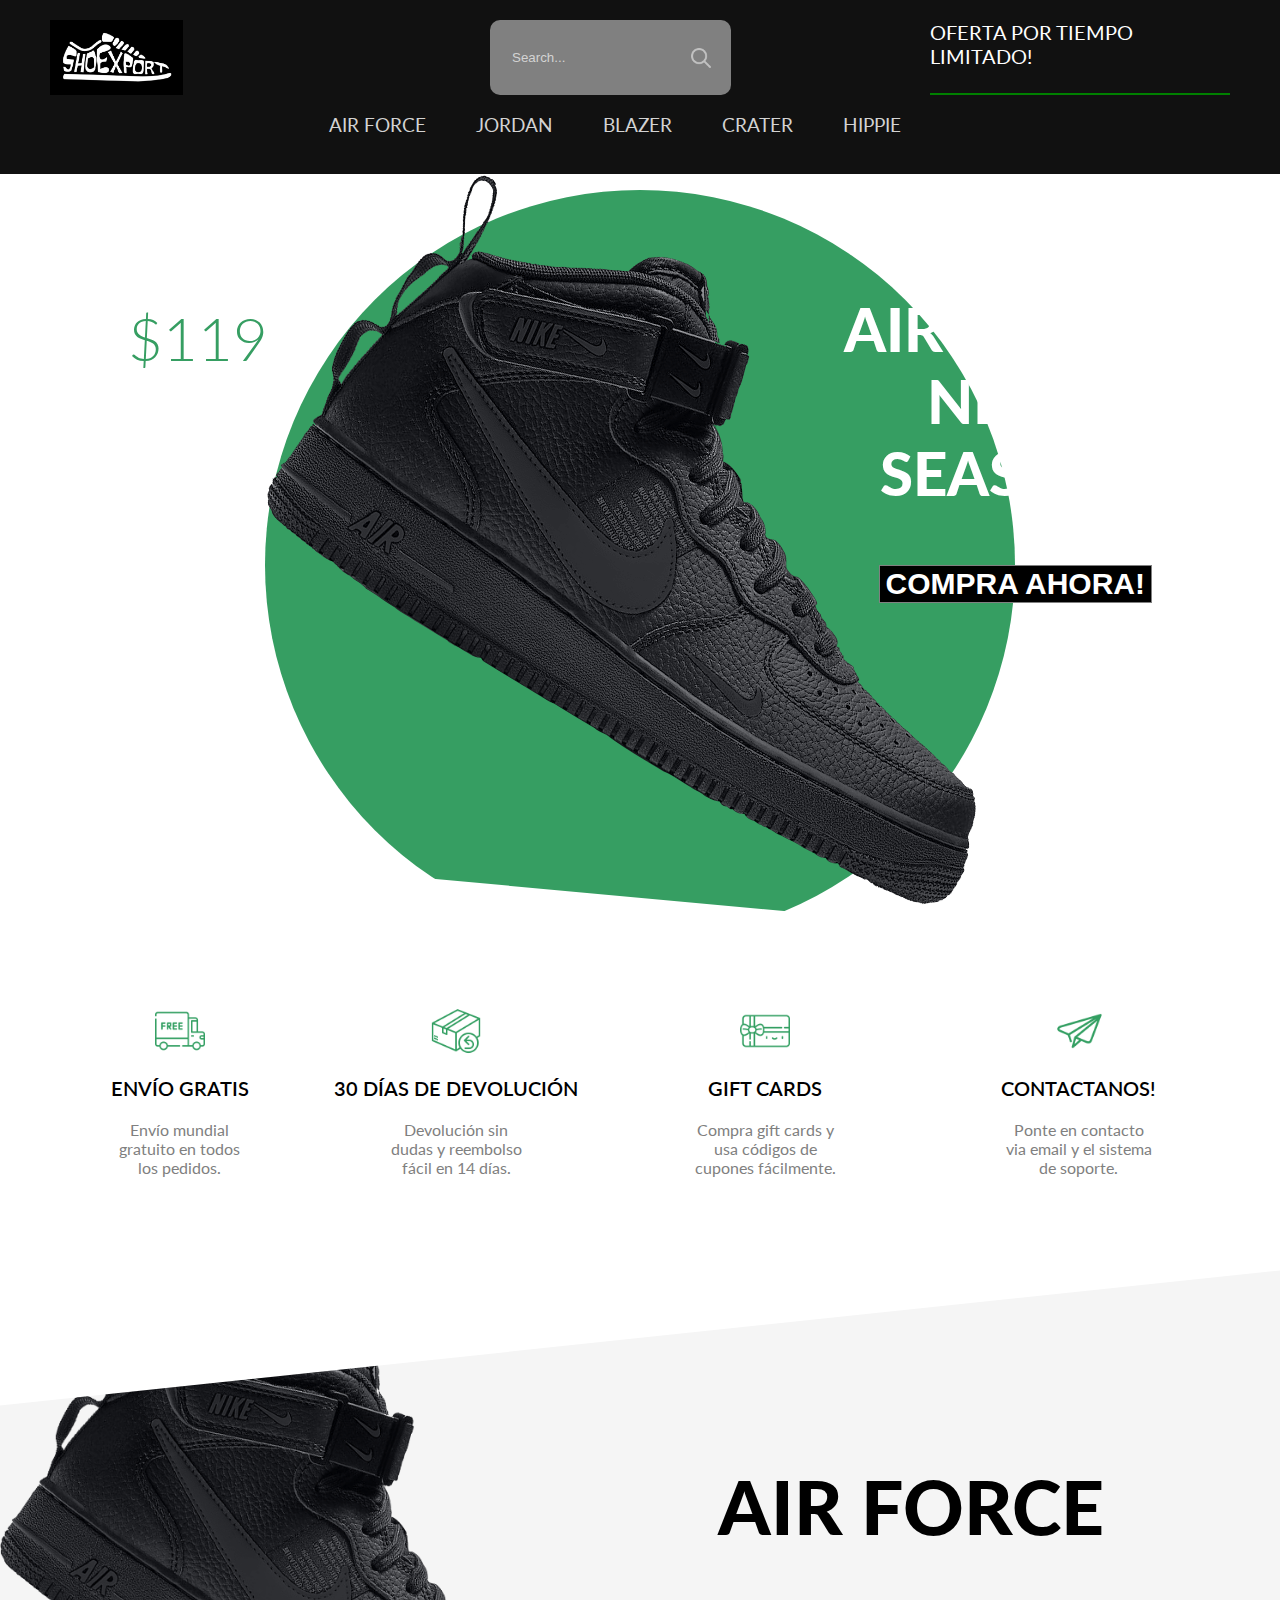
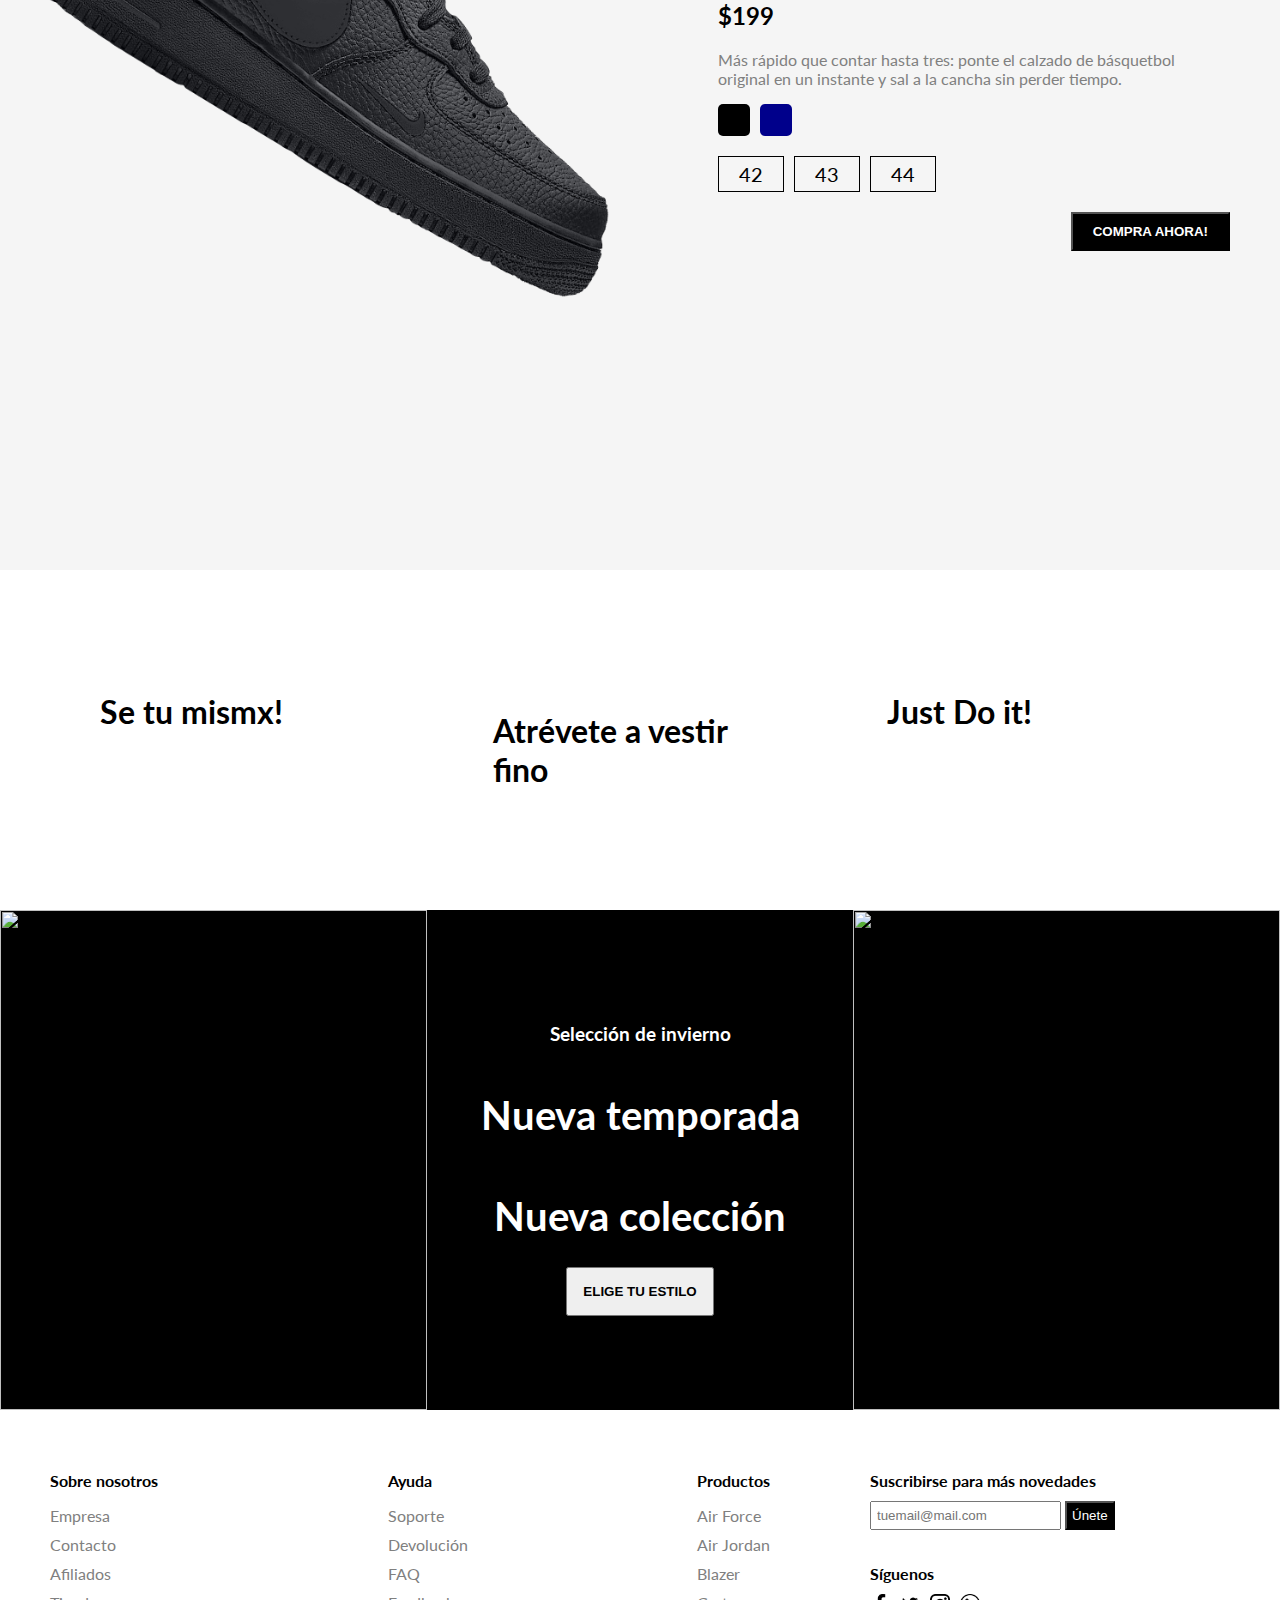
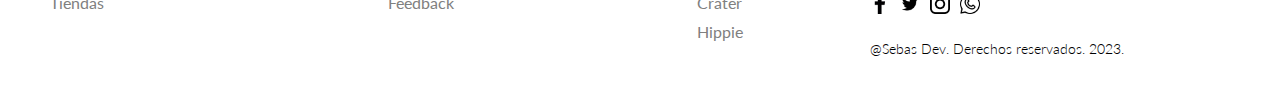
==== index.html @ 386c0d78 "Files" ====
<!DOCTYPE html>
<html lang="en">
<head>
    <meta charset="UTF-8">
    <meta name="viewport" content="width=device-width, initial-scale=1.0">
    <meta http-equiv="X-UA-Compatible" content="IE=edge">
    <link
        href="https://fonts.googleapis.com/css2?family=Lato:ital,wght@0,100;0,300;0,400;0,700;0,900;1,100;1,300;1,400;1,700;1,900&display=swap"
        rel="stylesheet">
    <link rel="stylesheet" href="style.css">
    <title>Shoexport.com</title>
</head>
<body>
    <nav id="nav">
        <div class="navTop">
            <div class="navItem">
                <img src="./img/logo_shoexport.jpg" alt="">
            </div>
            <div class="navItem">
                <div class="search">
                    <input type="text" placeholder="Search..." class="searchInput">
                    <img src="./img/search.png" width="20" height="20" alt="" class="searchIcon">
                </div>
            </div>
            <div class="navItem">
                <span class="limitedOffer">OFERTA POR TIEMPO LIMITADO!</span>
            </div>
        </div>
        <div class="navBottom">
            <h3 class="menuItem">AIR FORCE</h3>
            <h3 class="menuItem">JORDAN</h3>
            <h3 class="menuItem">BLAZER</h3>
            <h3 class="menuItem">CRATER</h3>
            <h3 class="menuItem">HIPPIE</h3>
        </div>
    </nav>
    <div class="slider">
        <div class="sliderWrapper">
            <div class="sliderItem">
                <img src="./img/air.png" alt="" class="sliderImg">
                <div class="sliderBg"></div>
                <h1 class="sliderTitle">AIR FORCE</br> NEW</br> SEASON</h1>
                <h2 class="sliderPrice">$119</h2>
                <a href="#product">
                    <button class="buyButton">COMPRA AHORA!</button>
                </a>
            </div>
            <div class="sliderItem">
                <img src="./img/jordan.png" alt="" class="sliderImg">
                <div class="sliderBg"></div>
                <h1 class="sliderTitle">AIR JORDAN</br> NEW</br> SEASON</h1>
                <h2 class="sliderPrice">$149</h2>
                <a href="#product">
                    <button class="buyButton">COMPRA AHORA!</button>
                </a>
            </div>
            <div class="sliderItem">
                <img src="./img/blazer.png" alt="" class="sliderImg">
                <div class="sliderBg"></div>
                <h1 class="sliderTitle">BLAZER</br> NEW</br> SEASON</h1>
                <h2 class="sliderPrice">$109</h2>
                <a href="#product">
                    <button class="buyButton">COMPRA AHORA!</button>
                </a>
            </div>
            <div class="sliderItem">
                <img src="./img/crater.png" alt="" class="sliderImg">
                <div class="sliderBg"></div>
                <h1 class="sliderTitle">CRATER</br> NEW</br> SEASON</h1>
                <h2 class="sliderPrice">$129</h2>
                <a href="#product">
                    <button class="buyButton">COMPRA AHORA!</button>
                </a>
            </div>
            <div class="sliderItem">
                <img src="./img/hippie.png" alt="" class="sliderImg">
                <div class="sliderBg"></div>
                <h1 class="sliderTitle">HIPPIE</br> NEW</br> SEASON</h1>
                <h2 class="sliderPrice">$99</h2>
                <a href="#product">
                    <button class="buyButton">COMPRA AHORA!</button>
                </a>
            </div>
        </div>
    </div>
   
    <div class="features">
        <div class="feature">
            <img src="./img/shipping.png" alt="" class="featureIcon">
            <span class="featureTitle">ENVÍO GRATIS</span>
            <span class="featureDesc">Envío mundial gratuito en todos los pedidos.</span>
        </div>
        <div class="feature">
            <img class="featureIcon" src="./img/return.png" alt="">
            <span class="featureTitle">30 DÍAS DE DEVOLUCIÓN</span>
            <span class="featureDesc">Devolución sin dudas y reembolso fácil en 14 días.</span>
        </div>
        <div class="feature">
            <img class="featureIcon" src="./img/gift.png" alt="">
            <span class="featureTitle">GIFT CARDS</span>
            <span class="featureDesc">Compra gift cards y usa códigos de cupones fácilmente.</span>
        </div>
        <div class="feature">
            <img class="featureIcon" src="./img/contact.png" alt="">
            <span class="featureTitle">CONTACTANOS!</span>
            <span class="featureDesc">Ponte en contacto via email y el sistema de soporte.</span>
        </div>
    </div>

    <div class="product" id="product">
        <img src="./img/air.png" alt="" class="productImg">
        <div class="productDetails">
            <h1 class="productTitle">AIR FORCE</h1>
            <h2 class="productPrice">$199</h2>
            <p class="productDesc">Más rápido que contar hasta tres: ponte el calzado de 
                básquetbol original en un instante
                y sal a la cancha sin perder tiempo.</p>
            <div class="colors">
                <div class="color"></div>
                <div class="color"></div>
            </div>
            <div class="sizes">
                <div class="size">42</div>
                <div class="size">43</div>
                <div class="size">44</div>
            </div>
            <button class="productButton">COMPRA AHORA!</button>
        </div>
        <div class="payment">
            <h1 class="payTitle">Información personal</h1>
            <label>Nombres y apellidos</label>
            <input type="text" placeholder="John Doe" class="payInput">
            <label>Número de teléfono</label>
            <input type="text" placeholder="+1 234 5678" class="payInput">
            <label>Dirección</label>
            <input type="text" placeholder="Elton St 21 22-145" class="payInput">
            <h1 class="payTitle">Información de pago</h1>
            <div class="cardIcons">
                <img src="./img/visa.png" width="40" alt="" class="cardIcon">
                <img src="./img/master.png" alt="" width="40" class="cardIcon">
            </div>
            <input type="password" class="payInput" placeholder="Card Number">
            <div class="cardInfo">
                <input type="text" placeholder="mm" class="payInput sm">
                <input type="text" placeholder="yyyy" class="payInput sm">
                <input type="text" placeholder="cvv" class="payInput sm">
            </div>
            <button class="payButton">Checkout!</button>
            <span class="close">X</span>
        </div>
    </div>
    <div class="gallery">
        <div class="galleryItem">
            <h1 class="galleryTitle">Se tu mismx!</h1>
            <img src="https://images.pexels.com/photos/9295809/pexels-photo-9295809.jpeg?auto=compress&cs=tinysrgb&dpr=2&w=500"
                alt="" class="galleryImg">
        </div>
        <div class="galleryItem">
            <img src="https://images.pexels.com/photos/1040427/pexels-photo-1040427.jpeg?auto=compress&cs=tinysrgb&dpr=2&w=500"
                alt="" class="galleryImg">
            <h1 class="galleryTitle">Atrévete a vestir fino</h1>
        </div>
        <div class="galleryItem">
            <h1 class="galleryTitle">Just Do it!</h1>
            <img src="https://images.pexels.com/photos/7856965/pexels-photo-7856965.jpeg?auto=compress&cs=tinysrgb&dpr=2&w=500"
                alt="" class="galleryImg">
        </div>
    </div>
    <div class="newSeason">
        <div class="nsItem">
            <img src="https://images.pexels.com/photos/4753986/pexels-photo-4753986.jpeg?auto=compress&cs=tinysrgb&dpr=2&w=500"
                alt="" class="nsImg">
        </div>
        <div class="nsItem">
            <h3 class="nsTitleSm">Selección de invierno</h3>
            <h1 class="nsTitle">Nueva temporada</h1>
            <h1 class="nsTitle">Nueva colección</h1>
            <a href="#nav">
                <button class="nsButton">ELIGE TU ESTILO</button>
            </a>
        </div>
        <div class="nsItem">
            <img src="https://images.pexels.com/photos/7856965/pexels-photo-7856965.jpeg?auto=compress&cs=tinysrgb&dpr=2&w=500"
                alt="" class="nsImg">
        </div>
    </div>
    <footer>
        <div class="footerLeft">
            <div class="footerMenu">
                <h1 class="fMenuTitle">Sobre nosotros</h1>
                <ul class="fList">
                    <li class="fListItem">Empresa</li>
                    <li class="fListItem">Contacto</li>
                    <li class="fListItem">Afiliados</li>
                    <li class="fListItem">Tiendas</li>
                </ul>
            </div>
            <div class="footerMenu">
                <h1 class="fMenuTitle">Ayuda</h1>
                <ul class="fList">
                    <li class="fListItem">Soporte</li>
                    <li class="fListItem">Devolución</li>
                    <li class="fListItem">FAQ</li>
                    <li class="fListItem">Feedback</li>
                </ul>
            </div>
            <div class="footerMenu">
                <h1 class="fMenuTitle">Productos</h1>
                <ul class="fList">
                    <li class="fListItem">Air Force</li>
                    <li class="fListItem">Air Jordan</li>
                    <li class="fListItem">Blazer</li>
                    <li class="fListItem">Crater</li>
                    <li class="fListItem">Hippie</li>
                </ul>
            </div>
        </div>
        <div class="footerRight">
            <div class="footerRightMenu">
                <h1 class="fMenuTitle">Suscribirse para más novedades</h1>
                <div class="fMail">
                    <input type="text" placeholder="tuemail@mail.com" class="fInput">
                    <button class="fButton">Únete</button>
                </div>
            </div>
            <div class="footerRightMenu">
                <h1 class="fMenuTitle">Síguenos</h1>
                <div class="fIcons">
                    <img src="./img/facebook.png" alt="" class="fIcon">
                    <img src="./img/twitter.png" alt="" class="fIcon">
                    <img src="./img/instagram.png" alt="" class="fIcon">
                    <img src="./img/whatsapp.png" alt="" class="fIcon">
                </div>
            </div>
            <div class="footerRightMenu">
                <span class="copyright">@Sebas Dev. Derechos reservados. 2023.</span>
            </div>
        </div>
    </footer>
    <script src="./app.js"></script>
</body>

</html>
---- style.css ----
html {
  scroll-behavior: smooth;
}

body {
  font-family: "Lato", sans-serif;
  padding: 0;
  margin: 0;
}

nav {
  background-color: #111;
  color: white;
  padding: 20px 50px;
}

.navItem{
  display: flex;
  justify-content: space-between;
  width: 300px;
  height: 75px;
}

.navTop {
  display: flex;
  align-items: center;
  justify-content: space-between;
}

.search {
  display: flex;
  align-items: center;
  background-color: gray;
  padding: 10px 20px;
  border-radius: 10px;
}

.searchInput {
  border: none;
  background-color: transparent;
}

.searchInput::placeholder {
  color: lightgray;
}

.limitedOffer {
  font-size: 20px;
  border-bottom: 2px solid green;
  cursor: pointer;
}

.navBottom {
  display: flex;
  align-items: center;
  justify-content: center;
}

.menuItem {
  margin-right: 50px;
  cursor: pointer;
  color: lightgray;
  font-weight: 400;
}

.slider {
  background: url("https://images.unsplash.com/photo-1604147495798-57beb5d6af73?ixlib=rb-1.2.1&ixid=MnwxMjA3fDB8MHxwaG90by1wYWdlfHx8fGVufDB8fHx8&auto=format&fit=crop&w=2370&q=80");
  clip-path: polygon(0 0, 100% 0, 100% 100%, 0 85%);
  overflow: hidden;
}

.sliderWrapper {
  display: flex;
  width: 500vw;
  transition: all 1.5s ease-in-out;
}

.sliderItem {
  width: 100vw;
  display: flex;
  align-items: center;
  justify-content: center;
  position: relative;
}

.sliderBg {
  width: 750px;
  height: 750px;
  border-radius: 50%;
  position: absolute;
}

.sliderImg {
  z-index: 1;
}

.sliderTitle {
  position: absolute;
  top: 10%;
  right: 10%;
  font-size: 60px;
  font-weight: 900;
  text-align: center;
  color: white;
  z-index: 1;
}

.sliderPrice {
  position: absolute;
  top: 10%;
  left: 10%;
  font-size: 60px;
  font-weight: 300;
  text-align: center;
  color: white;
  border: 1px solid gray;
  z-index: 1;
}

.buyButton {
  position: absolute;
  top: 50%;
  right: 10%;
  font-size: 30px;
  font-weight: 900;
  color: white;
  border: 1px solid gray;
  background-color: black;
  z-index: 1;
  cursor: pointer;
}

.buyButton:hover {
  background-color: white;
  color: black;
}

.sliderItem:nth-child(1) .sliderBg {
  background-color: #369e62;
  border: none;
}
.sliderItem:nth-child(2) .sliderBg {
  background-color: rebeccapurple;
  border: none;
}
.sliderItem:nth-child(3) .sliderBg {
  background-color: teal;
  border: none;
}
.sliderItem:nth-child(4) .sliderBg {
  background-color: cornflowerblue;
  border: none;
}
.sliderItem:nth-child(5) .sliderBg {
  background-color: rgb(124, 115, 80);
  border: none;
}

.sliderItem:nth-child(1) .sliderPrice {
  color: #369e62;
  border: none;
}
.sliderItem:nth-child(2) .sliderPrice {
  color: white;
  border: none;
}
.sliderItem:nth-child(3) .sliderPrice {
  color: teal;
  border: none;
}
.sliderItem:nth-child(4) .sliderPrice {
  color: cornflowerblue;
  border: none;
}
.sliderItem:nth-child(5) .sliderPrice {
  color: cornsilk;
  border: none;
}

.features {
  display: flex;
  align-items: center;
  justify-content: space-between;
  padding: 50px;
}

.feature {
  display: flex;
  flex-direction: column;
  align-items: center;
  text-align: center;
}

.featureIcon {
  width: 50px;
  height: 50px;
}

.featureTitle {
  font-size: 20px;
  font-weight: 600;
  margin: 20px;
}

.featureDesc {
  color: gray;
  width: 50%;
  height: 100px;
}

.product {
  height: 100vh;
  background-color: whitesmoke;
  position: relative;
  clip-path: polygon(0 15%, 100% 0, 100% 100%, 0% 100%);
}

.payment {
  width: 500px;
  height: 500px;
  background-color: white;
  position: absolute;
  top: 0;
  bottom: 0;
  left: 0;
  right: 0;
  margin: auto;
  padding: 10px 50px;
  display: none;
  flex-direction: column;
  -webkit-box-shadow: 0px 0px 13px 2px rgba(0, 0, 0, 0.3);
  box-shadow: 0px 0px 13px 2px rgba(0, 0, 0, 0.3);
}

.payTitle {
  font-size: 20px;
  color: lightgray;
}

label {
  font-size: 14px;
  font-weight: 300;
}

.payInput {
  padding: 10px;
  margin: 10px 0px;
  border: none;
  border-bottom: 1px solid gray;
}

.payInput::placeholder {
  color: rgb(163, 163, 163);
}

.cardIcons {
  display: flex;
}

.cardIcon {
  margin-right: 10px;
}

.cardInfo {
  display: flex;
  justify-content: space-between;
}

.sm {
  width: 30%;
}

.payButton {
  position: absolute;
  height: 40px;
  bottom: -40;
  width: 100%;
  left: 0;
  -webkit-box-shadow: 0px 0px 13px 2px rgba(0, 0, 0, 0.3);
  box-shadow: 0px 0px 13px 2px rgba(0, 0, 0, 0.3);
  background-color: #369e62;
  color: white;
  border: none;
  cursor: pointer;
}

.close {
  width: 20px;
  height: 20px;
  position: absolute;
  background-color: gray;
  color: white;
  top: 10px;
  right: 10px;
  display: flex;
  align-items: center;
  justify-content: center;
  cursor: pointer;
  padding: 2px;
}

.productImg {
  width: 50%;
}

.productDetails {
  position: absolute;
  top: 10%;
  right: 0;
  width: 40%;
  padding: 50px;
}

.productTitle {
  font-size: 75px;
  font-weight: 900;
}

.productDesc {
  font-style: 24px;
  color: gray;
}

.colors,
.sizes {
  display: flex;
  margin-bottom: 20px;
}

.color {
  width: 32px;
  height: 32px;
  border-radius: 5px;
  background-color: black;
  margin-right: 10px;
  cursor: pointer;
}

.color:last-child {
  background-color: darkblue;
}

.size {
  padding: 5px 20px;
  border: 1px solid black;
  margin-right: 10px;
  cursor: pointer;
  font-size: 20px;
}

.productButton {
  float: right;
  padding: 10px 20px;
  background-color: black;
  color: white;
  font-weight: 600;
  cursor: pointer;
}

.productButton:hover {
  background-color: white;
  color: black;
}

.gallery {
  padding: 50px;
  display: flex;
}

.galleryItem {
  flex: 1;
  padding: 50px;
}

.galleryImg {
  width: 100%;
}

.newSeason {
  display: flex;
}

.nsItem {
  flex: 1;
  background-color: black;
  color: white;
  display: flex;
  flex-direction: column;
  align-items: center;
  justify-content: center;
  text-align: center;
}

.nsImg {
  width: 100%;
  height: 500px;
}

.nsTitle {
  font-size: 40px;
}

.nsButton {
  padding: 15px;
  font-weight: 600;
  cursor: pointer;
}

footer {
  display: flex;
}

.footerLeft {
  flex: 2;
  display: flex;
  justify-content: space-between;
  padding: 50px;
}

.fMenuTitle {
  font-size: 16px;
}

.fList {
  padding: 0;
  list-style: none;
}

.fListItem {
  margin-bottom: 10px;
  color: gray;
  cursor: pointer;
}

.footerRight {
  flex: 1;
  padding: 50px;
  display: flex;
  flex-direction: column;
  justify-content: space-between;
}

.fInput {
  padding: 5px;
}

.fButton {
  padding: 5px;
  background-color: black;
  color: white;
}

.fIcons{
  display: flex;
}

.fIcon{
  width: 20px;
  height: 20px;
  margin-right: 10px;
}

.copyright{
  font-weight: 300;
  font-size: 14px;
}

@media screen and (max-width:480px) {
  nav{
    padding: 20px;
  }

  .search{
    display: none;
  }

  .navBottom{
    flex-wrap: wrap;
  }

  .menuItem{
    margin: 20px;
    font-weight: 700;
    font-size: 20px;
  }

  .slider{
    clip-path: none;
  }

  .sliderImg{
    width: 90%;
  }

  .sliderBg{
    width: 100%;
    height: 100%;
  }

  .sliderTitle{
    display: none;
  }

  .sliderPrice{
    top: unset;
    bottom: -50;
    left: 0;
    background-color: lightgrey;
  }

  .buyButton{
    right: 0;
    top: 0;
  }

  .features{
    flex-direction: column;
  }

  .product{
    clip-path: none ;
    display: flex;
    flex-direction: column;
    align-items: center;
  }

  .productImg{
    width: 80%;
  }

  .productDetails{
    width: 100%;
    padding: 0;
    display: flex;
    flex-direction: column;
    align-items: center;
    text-align: center;
    position: relative;
    top: 0;
  }

  .productTitle{
    font-size: 50px;
    margin: 0;
  }

  .gallery{
    display: none;
  }

  .newSeason{
    flex-direction: column;
  }

  .nsItem:nth-child(2){
    padding: 50px;
  }

  footer{
    flex-direction: column;
    align-items: center;
  }

  .footerLeft{
    padding: 20px;
    width: 90%;
  }

  .footerRight{
    padding: 20px;
    width: 90%;
    align-items: center;
    background-color: whitesmoke;
  }

  .payment{
    width: 90%;
    padding: 20px;
  }
}
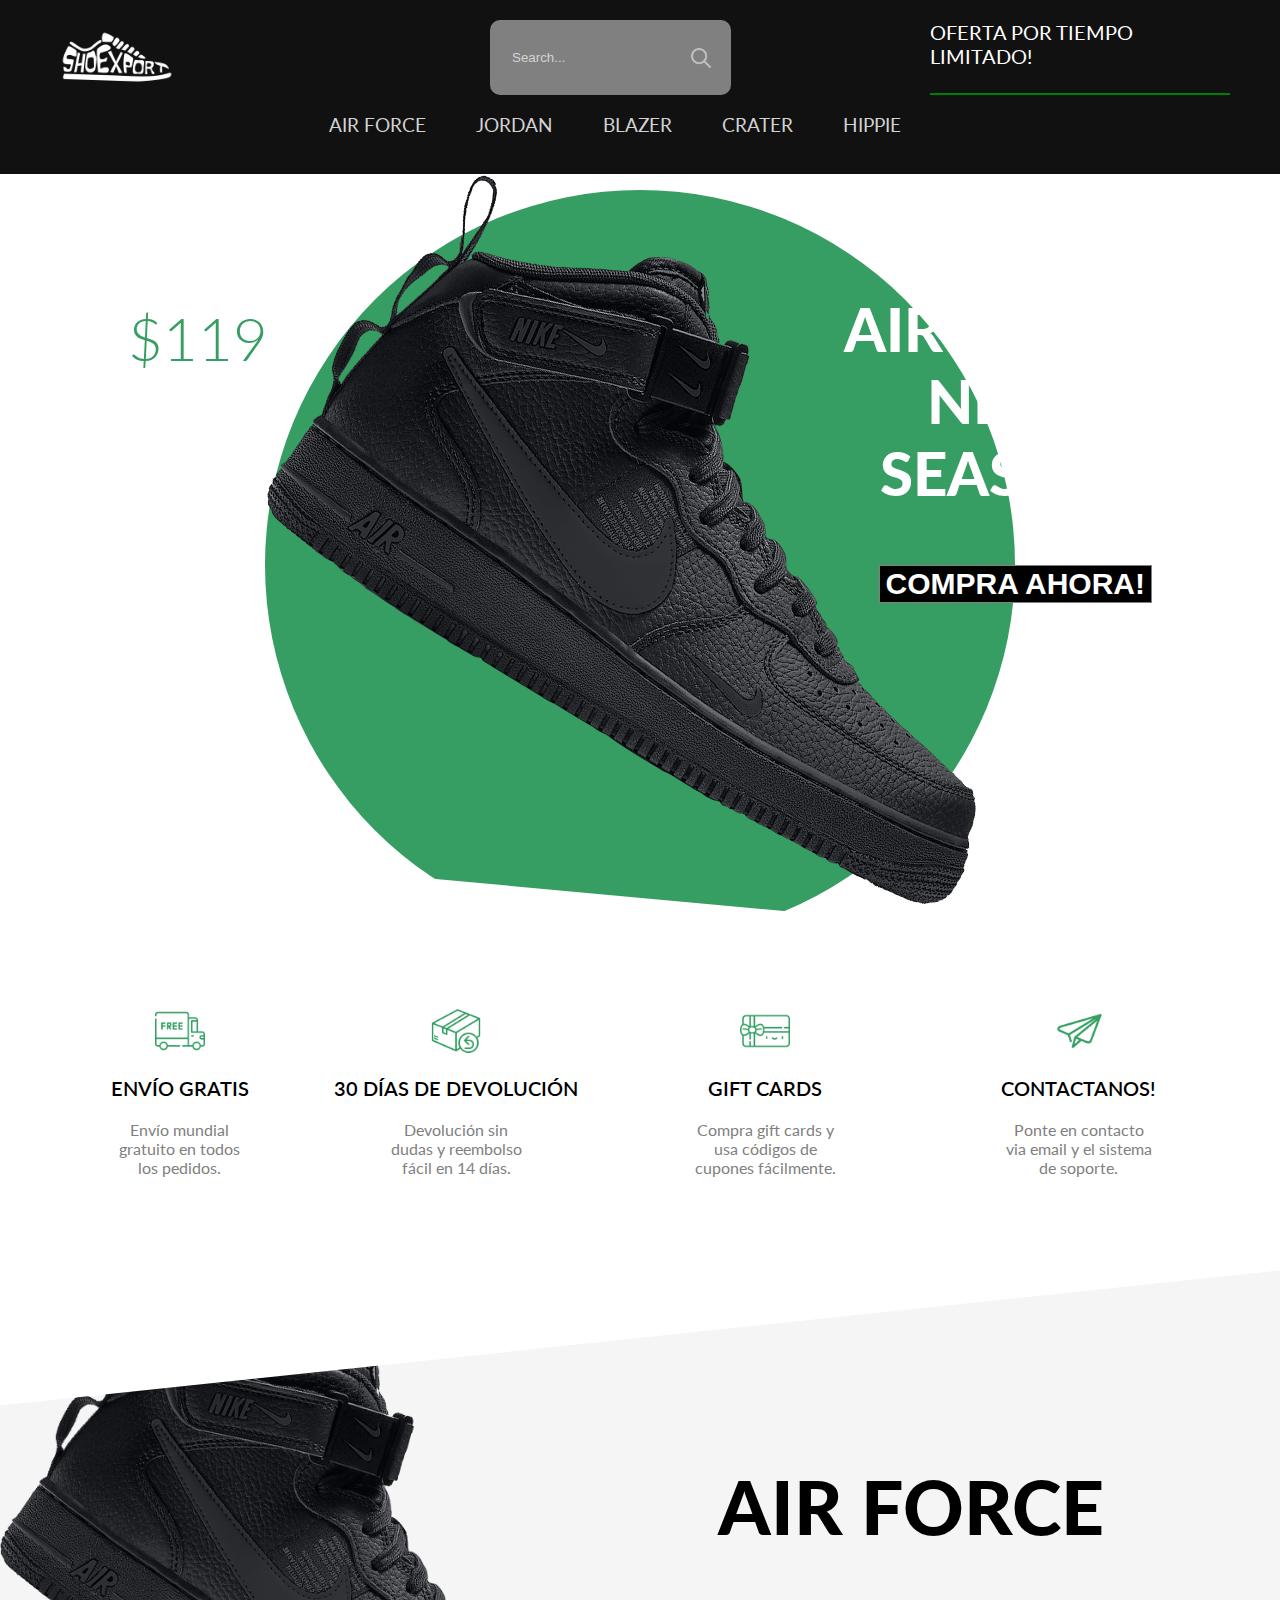
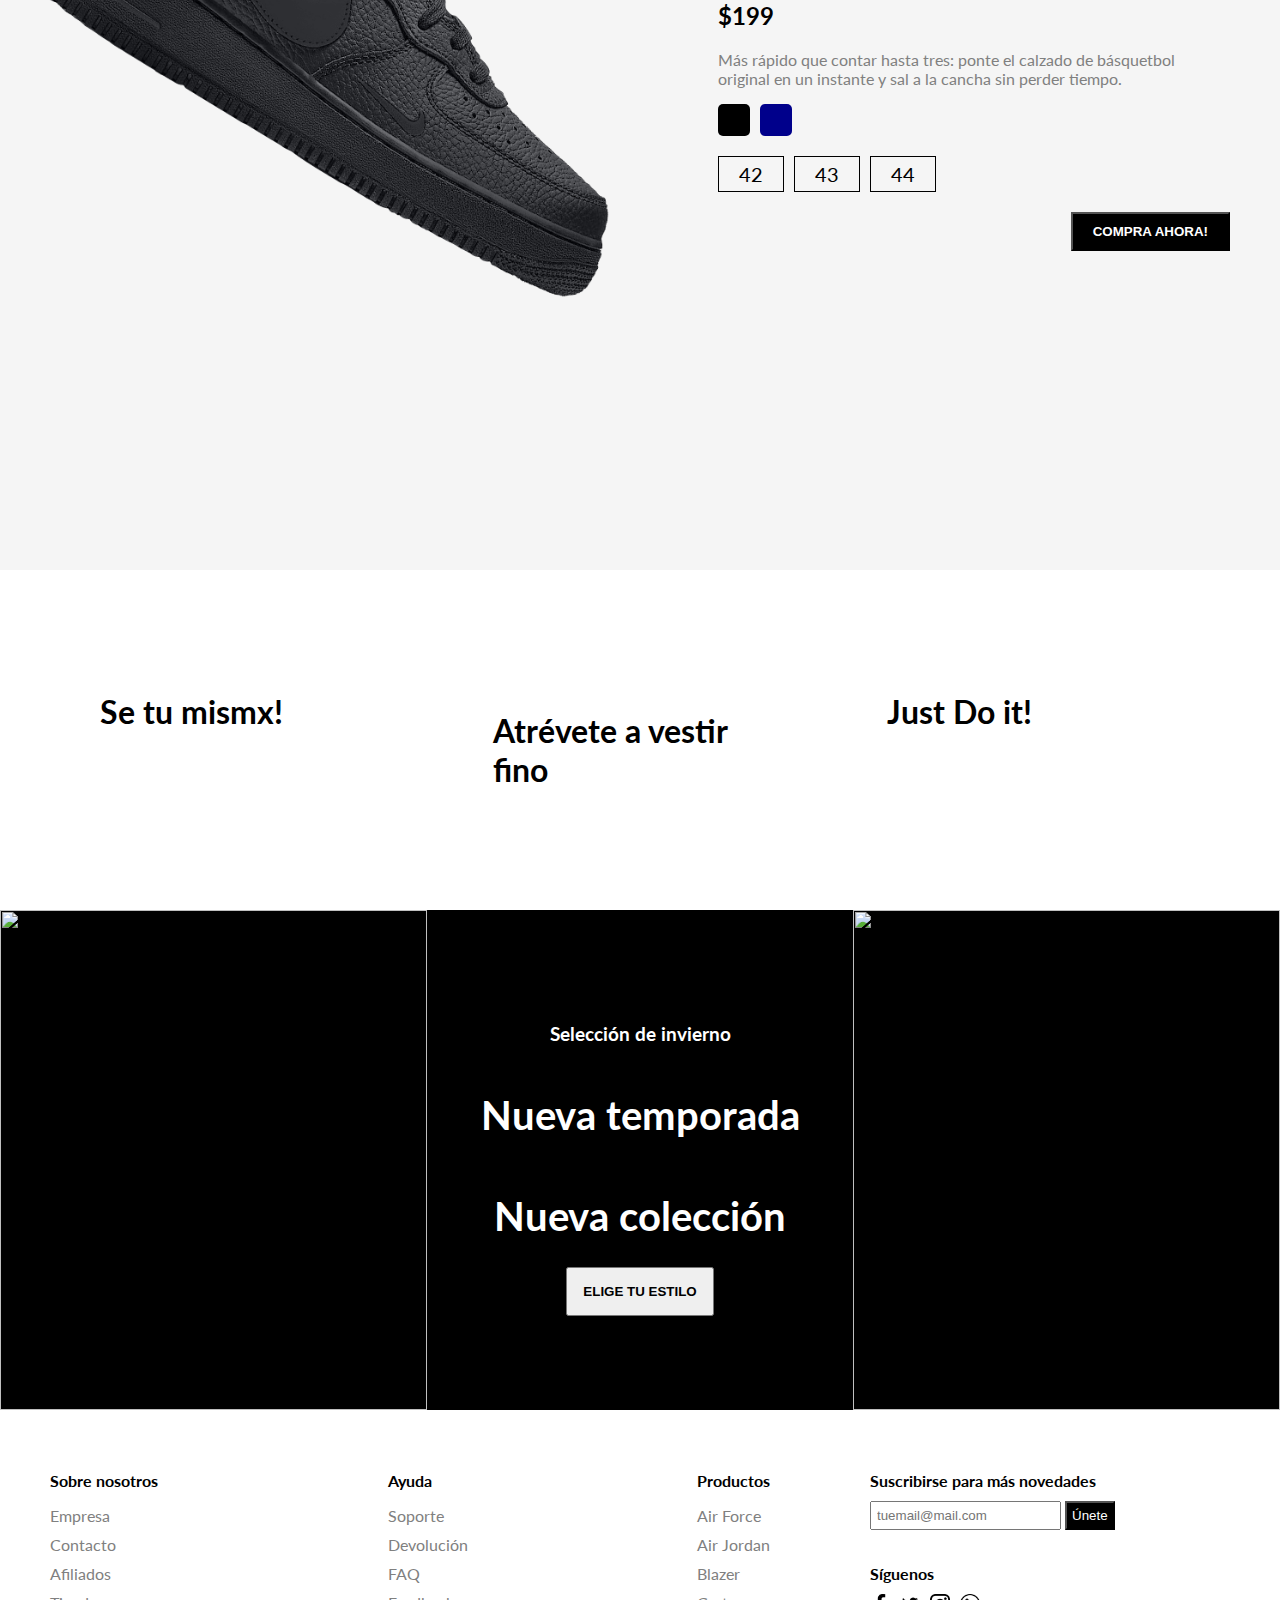
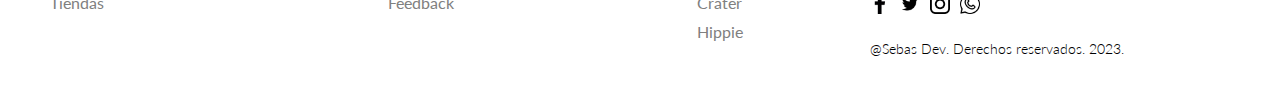
==== commit 2dc56896: "hola" ====
--- a/index.html
+++ b/index.html
@@ -14,7 +14,7 @@
     <nav id="nav">
         <div class="navTop">
             <div class="navItem">
-                <img src="./img/logo_shoexport.jpg" alt="">
+                <img src="./img/logo2.png" alt="logo">
             </div>
             <div class="navItem">
                 <div class="search">
--- a/style.css
+++ b/style.css
@@ -14,7 +14,7 @@
   padding: 20px 50px;
 }
 
-.navItem{
+.navItem {
   display: flex;
   justify-content: space-between;
   width: 300px;
@@ -450,85 +450,85 @@
   color: white;
 }
 
-.fIcons{
-  display: flex;
-}
-
-.fIcon{
+.fIcons {
+  display: flex;
+}
+
+.fIcon {
   width: 20px;
   height: 20px;
   margin-right: 10px;
 }
 
-.copyright{
+.copyright {
   font-weight: 300;
   font-size: 14px;
 }
 
-@media screen and (max-width:480px) {
-  nav{
+@media screen and (max-width: 480px) {
+  nav {
     padding: 20px;
   }
 
-  .search{
+  .search {
     display: none;
   }
 
-  .navBottom{
+  .navBottom {
     flex-wrap: wrap;
   }
 
-  .menuItem{
+  .menuItem {
     margin: 20px;
     font-weight: 700;
     font-size: 20px;
   }
 
-  .slider{
+  .slider {
     clip-path: none;
   }
 
-  .sliderImg{
+  .sliderImg {
     width: 90%;
   }
 
-  .sliderBg{
+  .sliderBg {
     width: 100%;
     height: 100%;
   }
 
-  .sliderTitle{
+  .sliderTitle {
     display: none;
   }
 
-  .sliderPrice{
+  .sliderPrice {
     top: unset;
     bottom: -50;
     left: 0;
     background-color: lightgrey;
   }
 
-  .buyButton{
+  .buyButton {
     right: 0;
     top: 0;
   }
 
-  .features{
+  .features {
     flex-direction: column;
   }
 
-  .product{
-    clip-path: none ;
+  .product {
+    clip-path: none;
     display: flex;
     flex-direction: column;
     align-items: center;
   }
 
-  .productImg{
+  .productImg {
     width: 80%;
   }
 
-  .productDetails{
+  .productDetails {
     width: 100%;
     padding: 0;
     display: flex;
@@ -539,42 +539,42 @@
     top: 0;
   }
 
-  .productTitle{
+  .productTitle {
     font-size: 50px;
     margin: 0;
   }
 
-  .gallery{
+  .gallery {
     display: none;
   }
 
-  .newSeason{
+  .newSeason {
     flex-direction: column;
   }
 
-  .nsItem:nth-child(2){
+  .nsItem:nth-child(2) {
     padding: 50px;
   }
 
-  footer{
+  footer {
     flex-direction: column;
     align-items: center;
   }
 
-  .footerLeft{
+  .footerLeft {
     padding: 20px;
     width: 90%;
   }
 
-  .footerRight{
+  .footerRight {
     padding: 20px;
     width: 90%;
     align-items: center;
     background-color: whitesmoke;
   }
 
-  .payment{
+  .payment {
     width: 90%;
     padding: 20px;
   }
-}+}
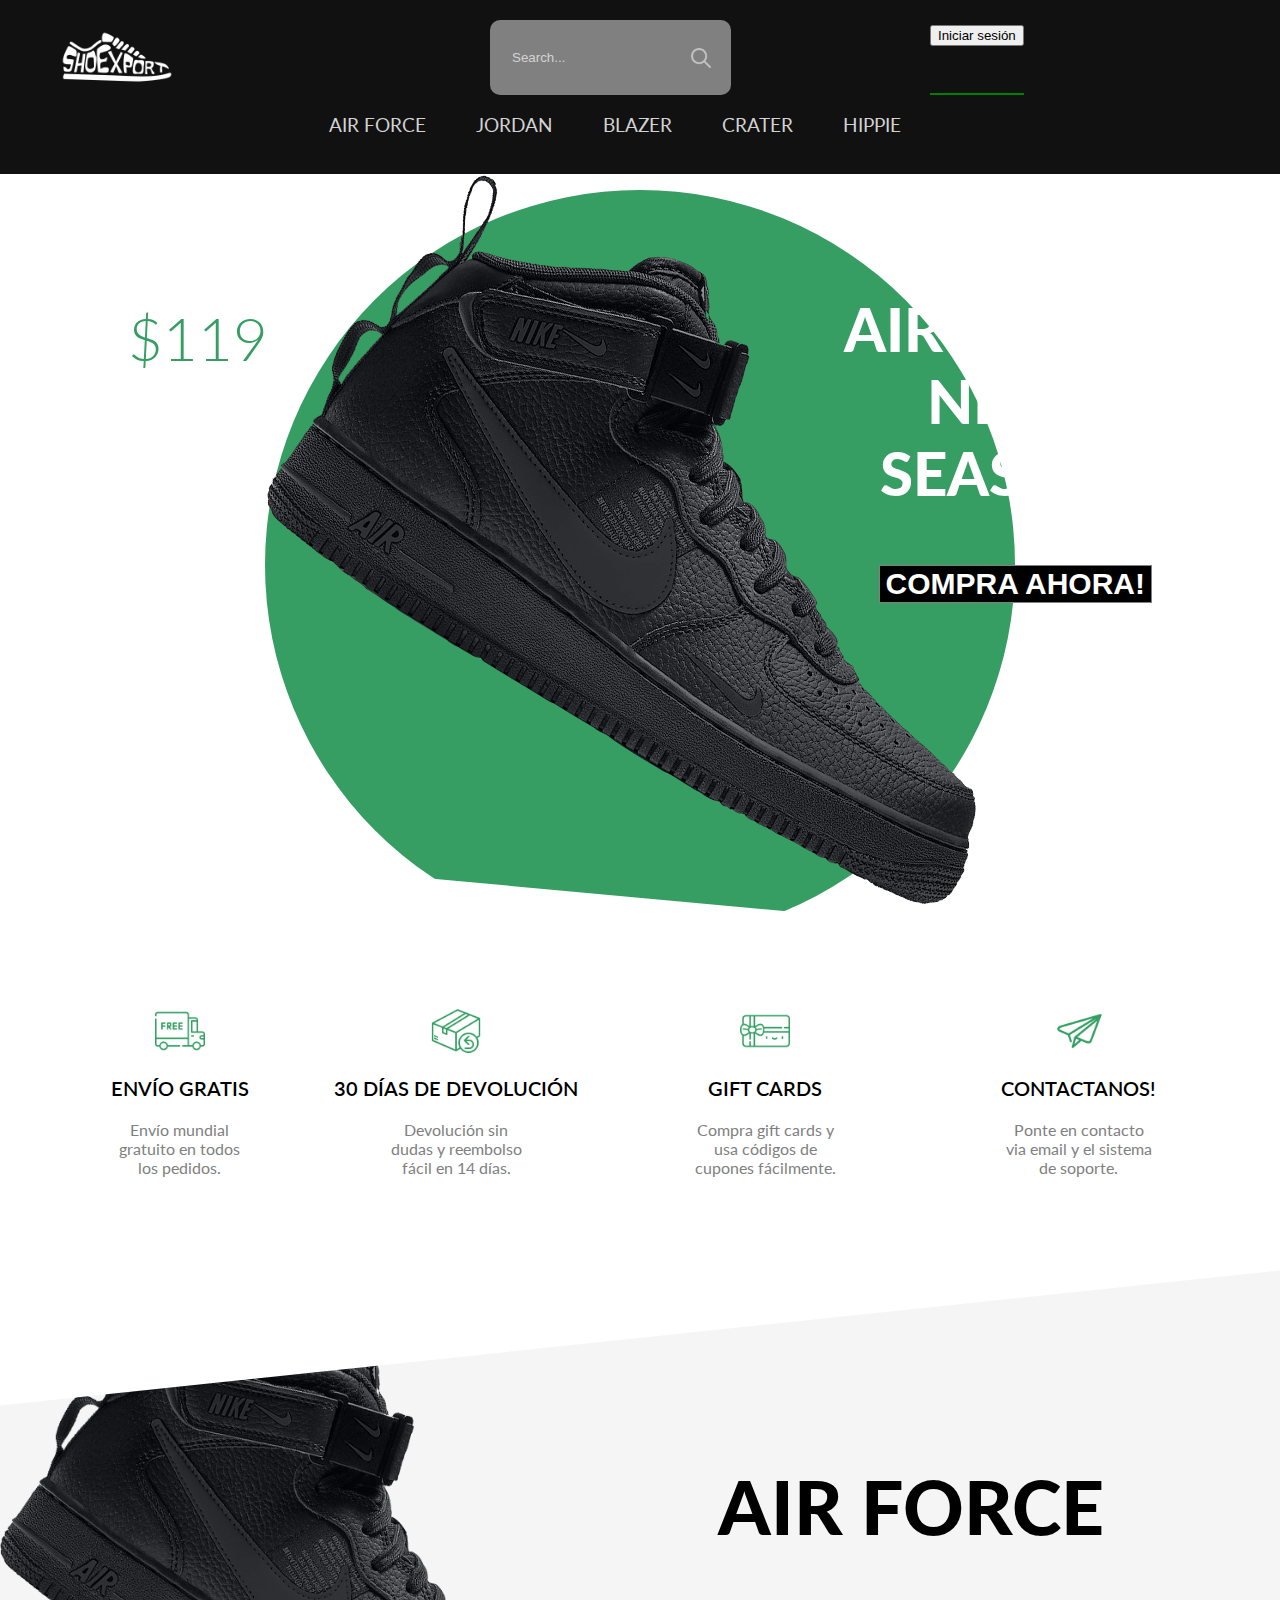
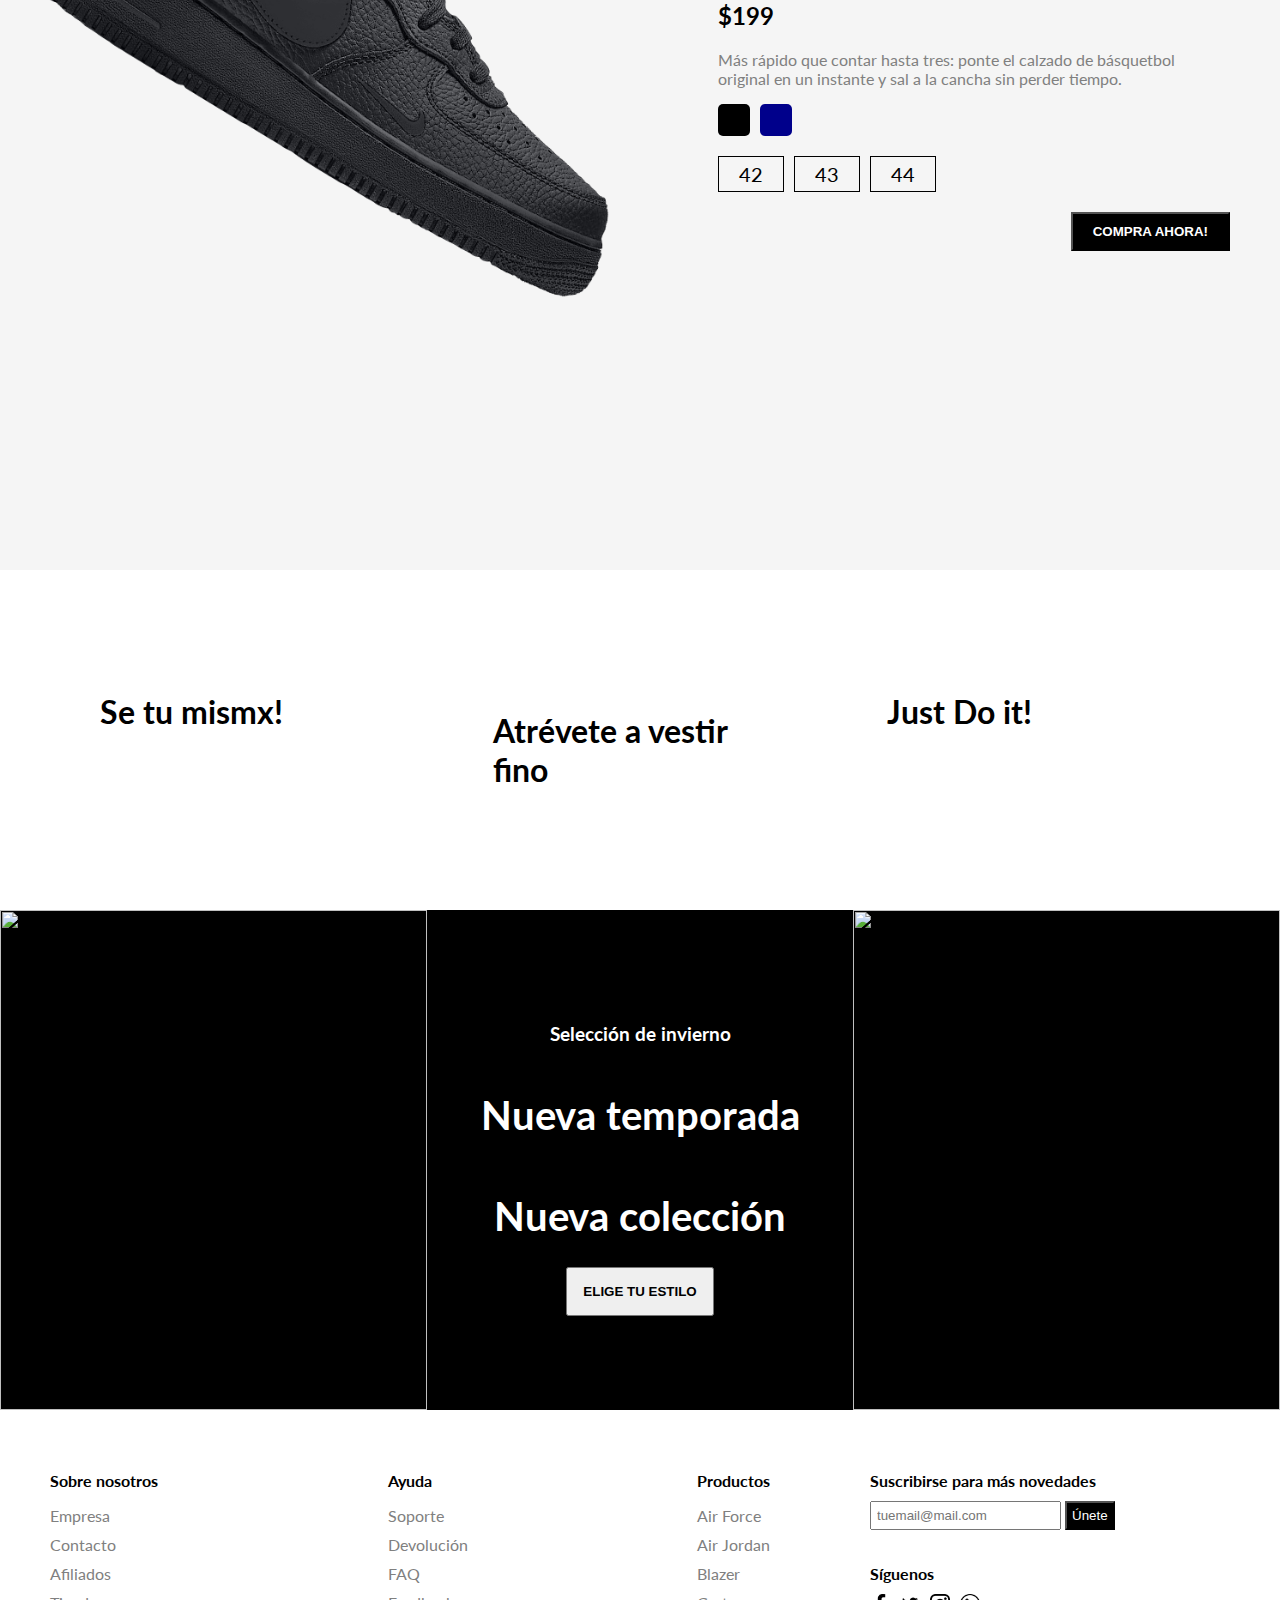
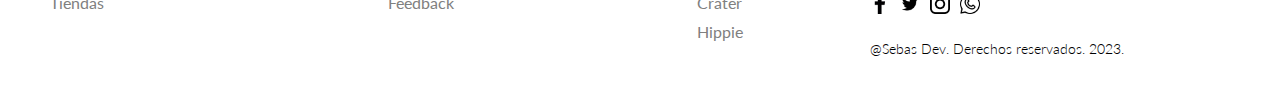
==== commit c0fe5cb0: "Merge branch 'master' of https://github.com/sebas0303/Shoexport" ====
--- a/index.html
+++ b/index.html
@@ -23,7 +23,9 @@
                 </div>
             </div>
             <div class="navItem">
-                <span class="limitedOffer">OFERTA POR TIEMPO LIMITADO!</span>
+                <span class="limitedOffer">
+                    <a href="login.html"><button>Iniciar sesión</button></a>
+                </span>
             </div>
         </div>
         <div class="navBottom">
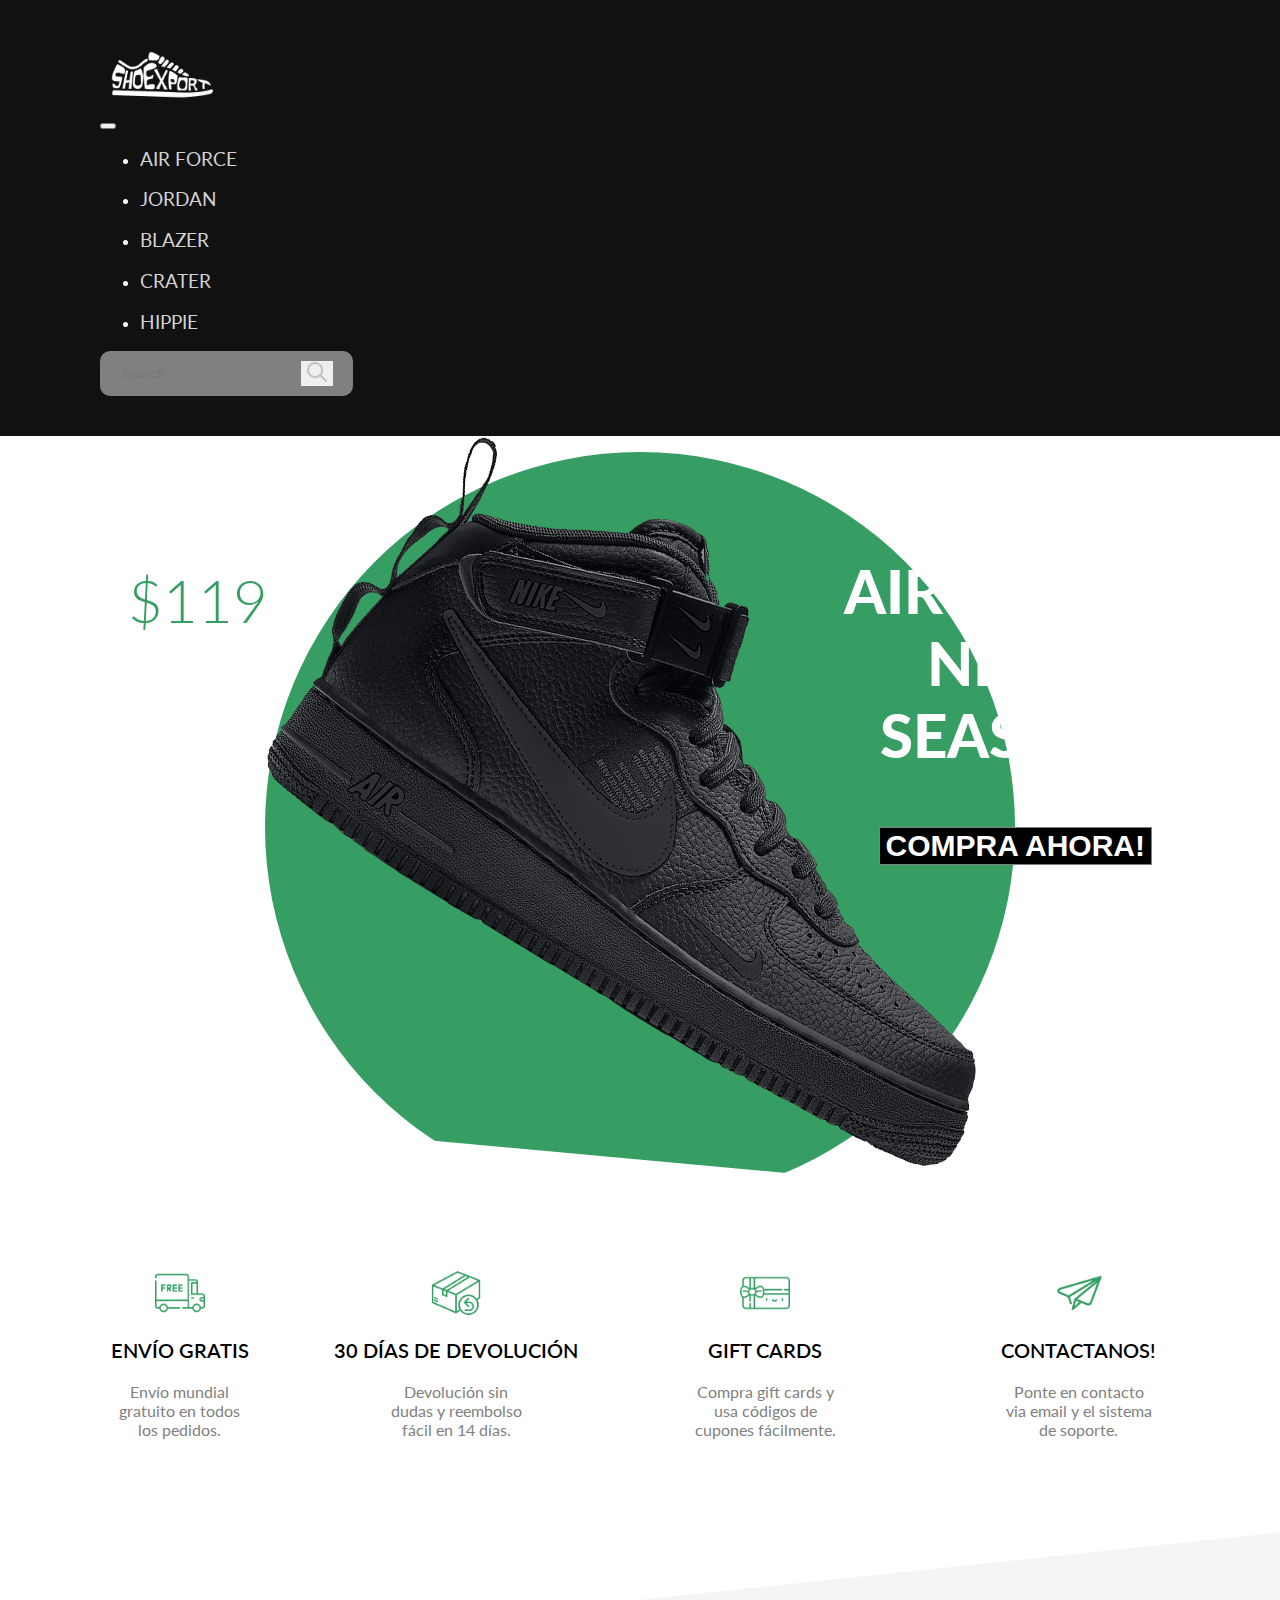
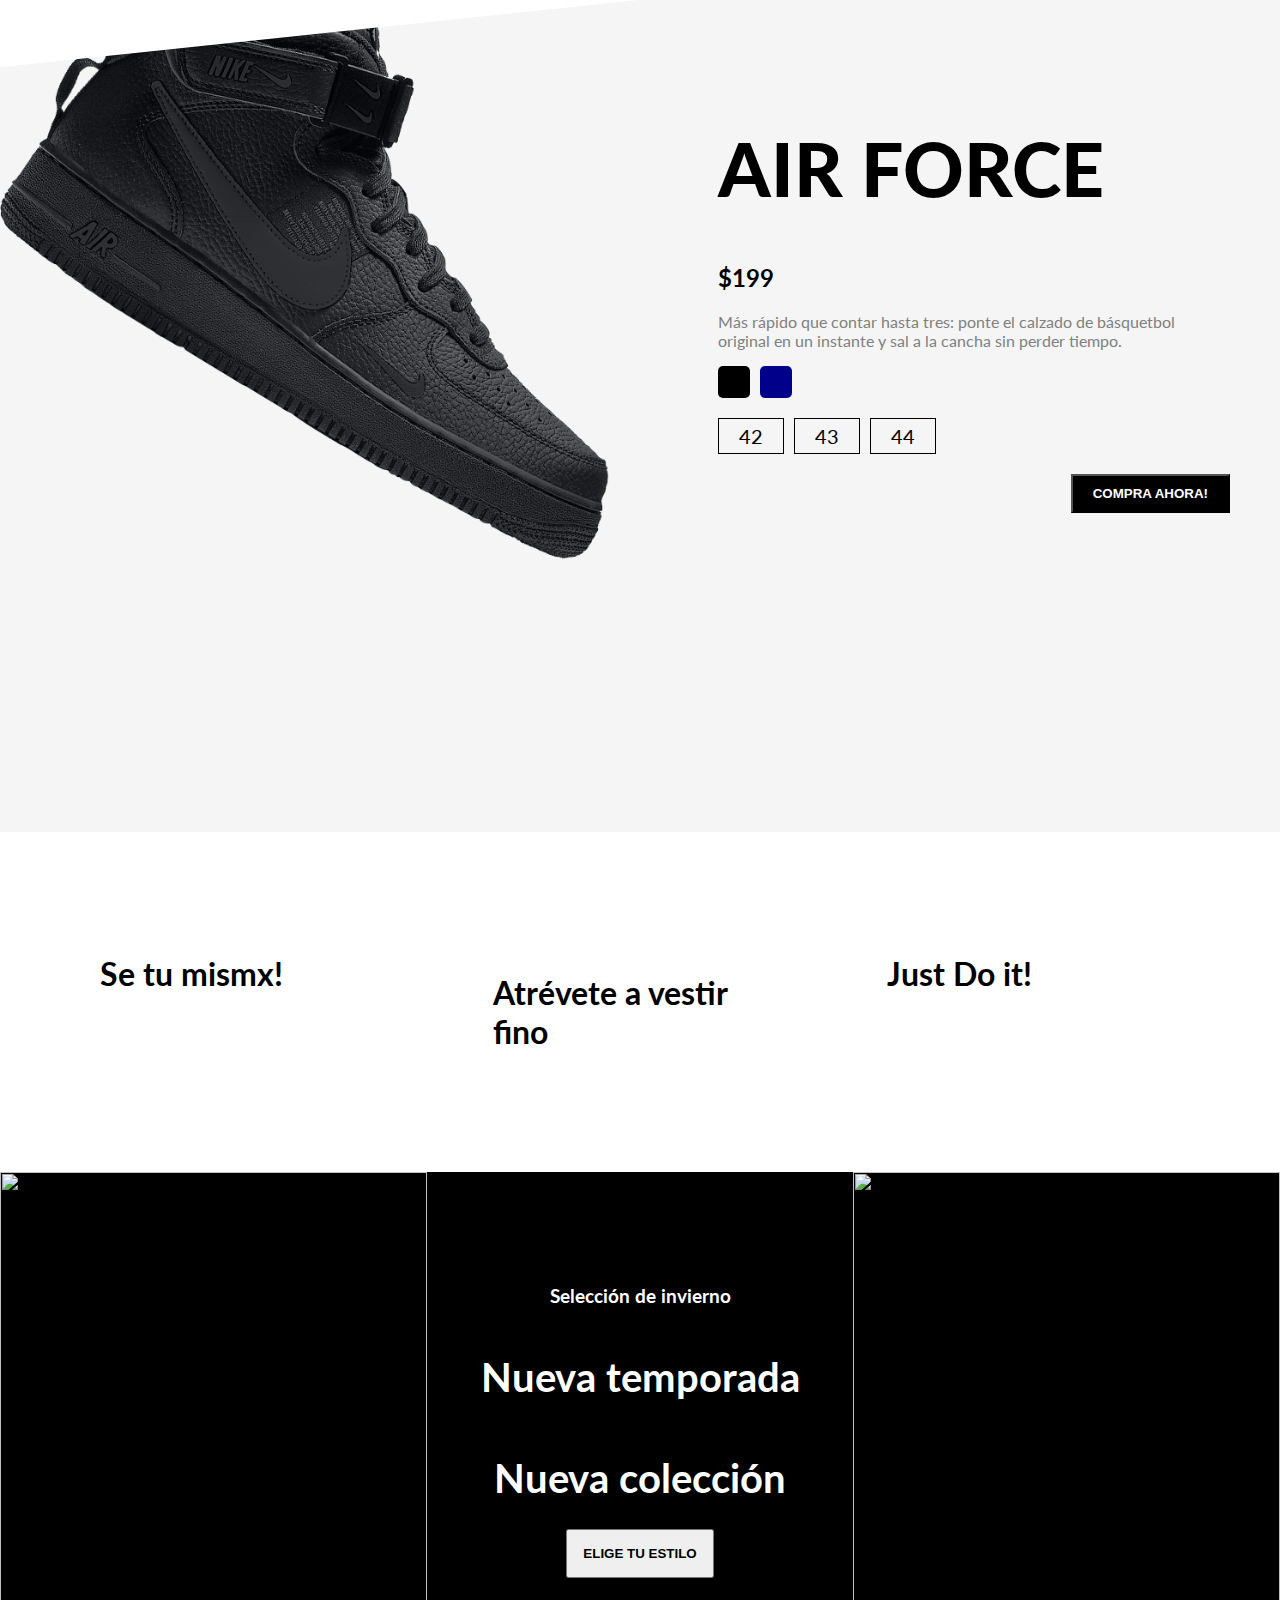
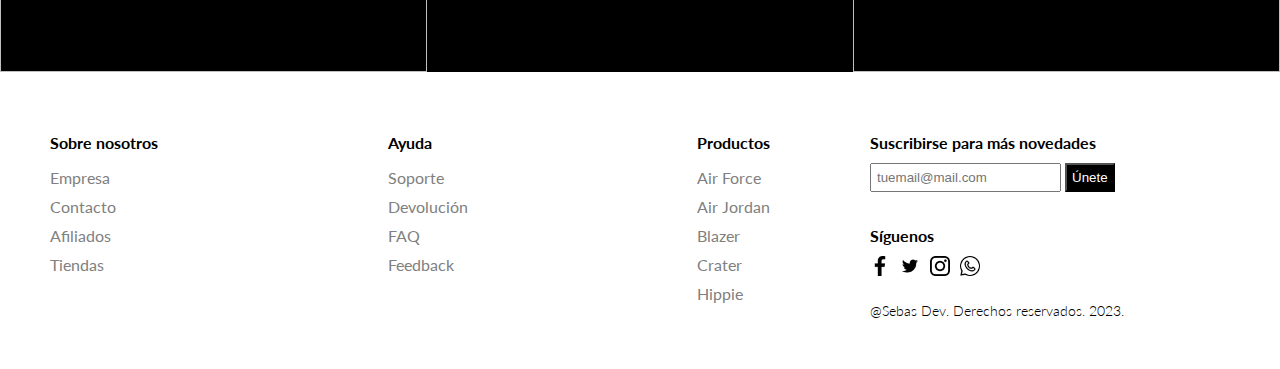
==== commit 7fe63967: "navbar" ====
--- a/index.html
+++ b/index.html
@@ -1,47 +1,71 @@
 <!DOCTYPE html>
 <html lang="en">
+
 <head>
     <meta charset="UTF-8">
     <meta name="viewport" content="width=device-width, initial-scale=1.0">
     <meta http-equiv="X-UA-Compatible" content="IE=edge">
+    <link rel="icon" href="img/logo.png">
     <link
         href="https://fonts.googleapis.com/css2?family=Lato:ital,wght@0,100;0,300;0,400;0,700;0,900;1,100;1,300;1,400;1,700;1,900&display=swap"
         rel="stylesheet">
+    <link href="https://cdn.jsdelivr.net/npm/bootstrap@5.3.0/dist/css/bootstrap.min.css" rel="stylesheet"
+        integrity="sha384-9ndCyUaIbzAi2FUVXJi0CjmCapSmO7SnpJef0486qhLnuZ2cdeRhO02iuK6FUUVM" crossorigin="anonymous">
     <link rel="stylesheet" href="style.css">
     <title>Shoexport.com</title>
 </head>
+<header>
+    <nav class="navbar navbar-expand-lg bg-body-tertiary">
+        <div class="container-fluid" style="background-color: #111; color: white; padding: 20px 50px;">
+            <a class="navbar-brand" href="#">
+                <img src="./img/logo2.png" alt="logo" style="display: flex; justify-content: space-between; height: 70px;">
+            </a>
+            <button class="navbar-toggler" type="button" data-bs-toggle="collapse"
+                data-bs-target="#navbarSupportedContent" aria-controls="navbarSupportedContent" aria-expanded="false"
+                aria-label="Toggle navigation">
+                <span class="navbar-toggler-icon"></span>
+            </button>
+            <div class="collapse navbar-collapse" id="navbarSupportedContent">
+                <ul class="navbar-nav me-auto mb-2 mb-lg-0">
+                    <li class="nav-item">
+                        <h3 class="menuItem">AIR FORCE</h3>
+                    </li>
+                    <li class="nav-item">
+                        <h3 class="menuItem">JORDAN</h3>
+                    </li class="nav-item">
+                    <li>
+                        <h3 class="menuItem">BLAZER</h3>
+                    </li>
+                    <li class="nav-item">
+                        <h3 class="menuItem">CRATER</h3>
+                    </li>
+                    <li class="nav-item">
+                        <h3 class="menuItem">HIPPIE</h3>
+                    </li>
+                </ul>
+                <div style="display: flex; justify-content: space-between; width: 300px; height: 45px;">
+                    <form class="d-flex" role="search" style="display: flex; align-items: center; background-color: gray; padding: 10px 20px; border-radius: 10px;">
+                        <input class="form-control me-2" type="search" placeholder="Search" aria-label="Search" style="border: none; background-color: transparent;">
+                        <button class="btn btn-outline-success" type="submit" style="border: none;">
+                            <img src="./img/search.png" width="20" height="20" alt="" class="searchIcon">
+                        </button>
+                    </form>
+                </div>
+            </div>
+        </div>
+    </nav>
+</header>
+
 <body>
-    <nav id="nav">
-        <div class="navTop">
-            <div class="navItem">
-                <img src="./img/logo2.png" alt="logo">
-            </div>
-            <div class="navItem">
-                <div class="search">
-                    <input type="text" placeholder="Search..." class="searchInput">
-                    <img src="./img/search.png" width="20" height="20" alt="" class="searchIcon">
-                </div>
-            </div>
-            <div class="navItem">
-                <span class="limitedOffer">
-                    <a href="login.html"><button>Iniciar sesión</button></a>
-                </span>
-            </div>
-        </div>
-        <div class="navBottom">
-            <h3 class="menuItem">AIR FORCE</h3>
-            <h3 class="menuItem">JORDAN</h3>
-            <h3 class="menuItem">BLAZER</h3>
-            <h3 class="menuItem">CRATER</h3>
-            <h3 class="menuItem">HIPPIE</h3>
-        </div>
-    </nav>
+    <script src="https://cdn.jsdelivr.net/npm/bootstrap@5.3.0/dist/js/bootstrap.bundle.min.js"
+        integrity="sha384-geWF76RCwLtnZ8qwWowPQNguL3RmwHVBC9FhGdlKrxdiJJigb/j/68SIy3Te4Bkz"
+        crossorigin="anonymous"></script>
     <div class="slider">
         <div class="sliderWrapper">
             <div class="sliderItem">
                 <img src="./img/air.png" alt="" class="sliderImg">
                 <div class="sliderBg"></div>
-                <h1 class="sliderTitle">AIR FORCE</br> NEW</br> SEASON</h1>
+                <h1 class="sliderTitle">AIR FORCE </br> NEW </br> SEASON</h1>
                 <h2 class="sliderPrice">$119</h2>
                 <a href="#product">
                     <button class="buyButton">COMPRA AHORA!</button>
@@ -50,7 +74,7 @@
             <div class="sliderItem">
                 <img src="./img/jordan.png" alt="" class="sliderImg">
                 <div class="sliderBg"></div>
-                <h1 class="sliderTitle">AIR JORDAN</br> NEW</br> SEASON</h1>
+                <h1 class="sliderTitle">AIR JORDAN </br> NEW </br> SEASON</h1>
                 <h2 class="sliderPrice">$149</h2>
                 <a href="#product">
                     <button class="buyButton">COMPRA AHORA!</button>
@@ -59,7 +83,7 @@
             <div class="sliderItem">
                 <img src="./img/blazer.png" alt="" class="sliderImg">
                 <div class="sliderBg"></div>
-                <h1 class="sliderTitle">BLAZER</br> NEW</br> SEASON</h1>
+                <h1 class="sliderTitle">BLAZER </br> NEW </br> SEASON</h1>
                 <h2 class="sliderPrice">$109</h2>
                 <a href="#product">
                     <button class="buyButton">COMPRA AHORA!</button>
@@ -68,7 +92,7 @@
             <div class="sliderItem">
                 <img src="./img/crater.png" alt="" class="sliderImg">
                 <div class="sliderBg"></div>
-                <h1 class="sliderTitle">CRATER</br> NEW</br> SEASON</h1>
+                <h1 class="sliderTitle">CRATER </br> NEW </br> SEASON</h1>
                 <h2 class="sliderPrice">$129</h2>
                 <a href="#product">
                     <button class="buyButton">COMPRA AHORA!</button>
@@ -77,7 +101,7 @@
             <div class="sliderItem">
                 <img src="./img/hippie.png" alt="" class="sliderImg">
                 <div class="sliderBg"></div>
-                <h1 class="sliderTitle">HIPPIE</br> NEW</br> SEASON</h1>
+                <h1 class="sliderTitle">HIPPIE </br> NEW </br> SEASON</h1>
                 <h2 class="sliderPrice">$99</h2>
                 <a href="#product">
                     <button class="buyButton">COMPRA AHORA!</button>
@@ -85,7 +109,7 @@
             </div>
         </div>
     </div>
-   
+
     <div class="features">
         <div class="feature">
             <img src="./img/shipping.png" alt="" class="featureIcon">
@@ -114,7 +138,7 @@
         <div class="productDetails">
             <h1 class="productTitle">AIR FORCE</h1>
             <h2 class="productPrice">$199</h2>
-            <p class="productDesc">Más rápido que contar hasta tres: ponte el calzado de 
+            <p class="productDesc">Más rápido que contar hasta tres: ponte el calzado de
                 básquetbol original en un instante
                 y sal a la cancha sin perder tiempo.</p>
             <div class="colors">
--- a/style.css
+++ b/style.css
@@ -18,7 +18,7 @@
   display: flex;
   justify-content: space-between;
   width: 300px;
-  height: 75px;
+  height: 45px;
 }
 
 .navTop {
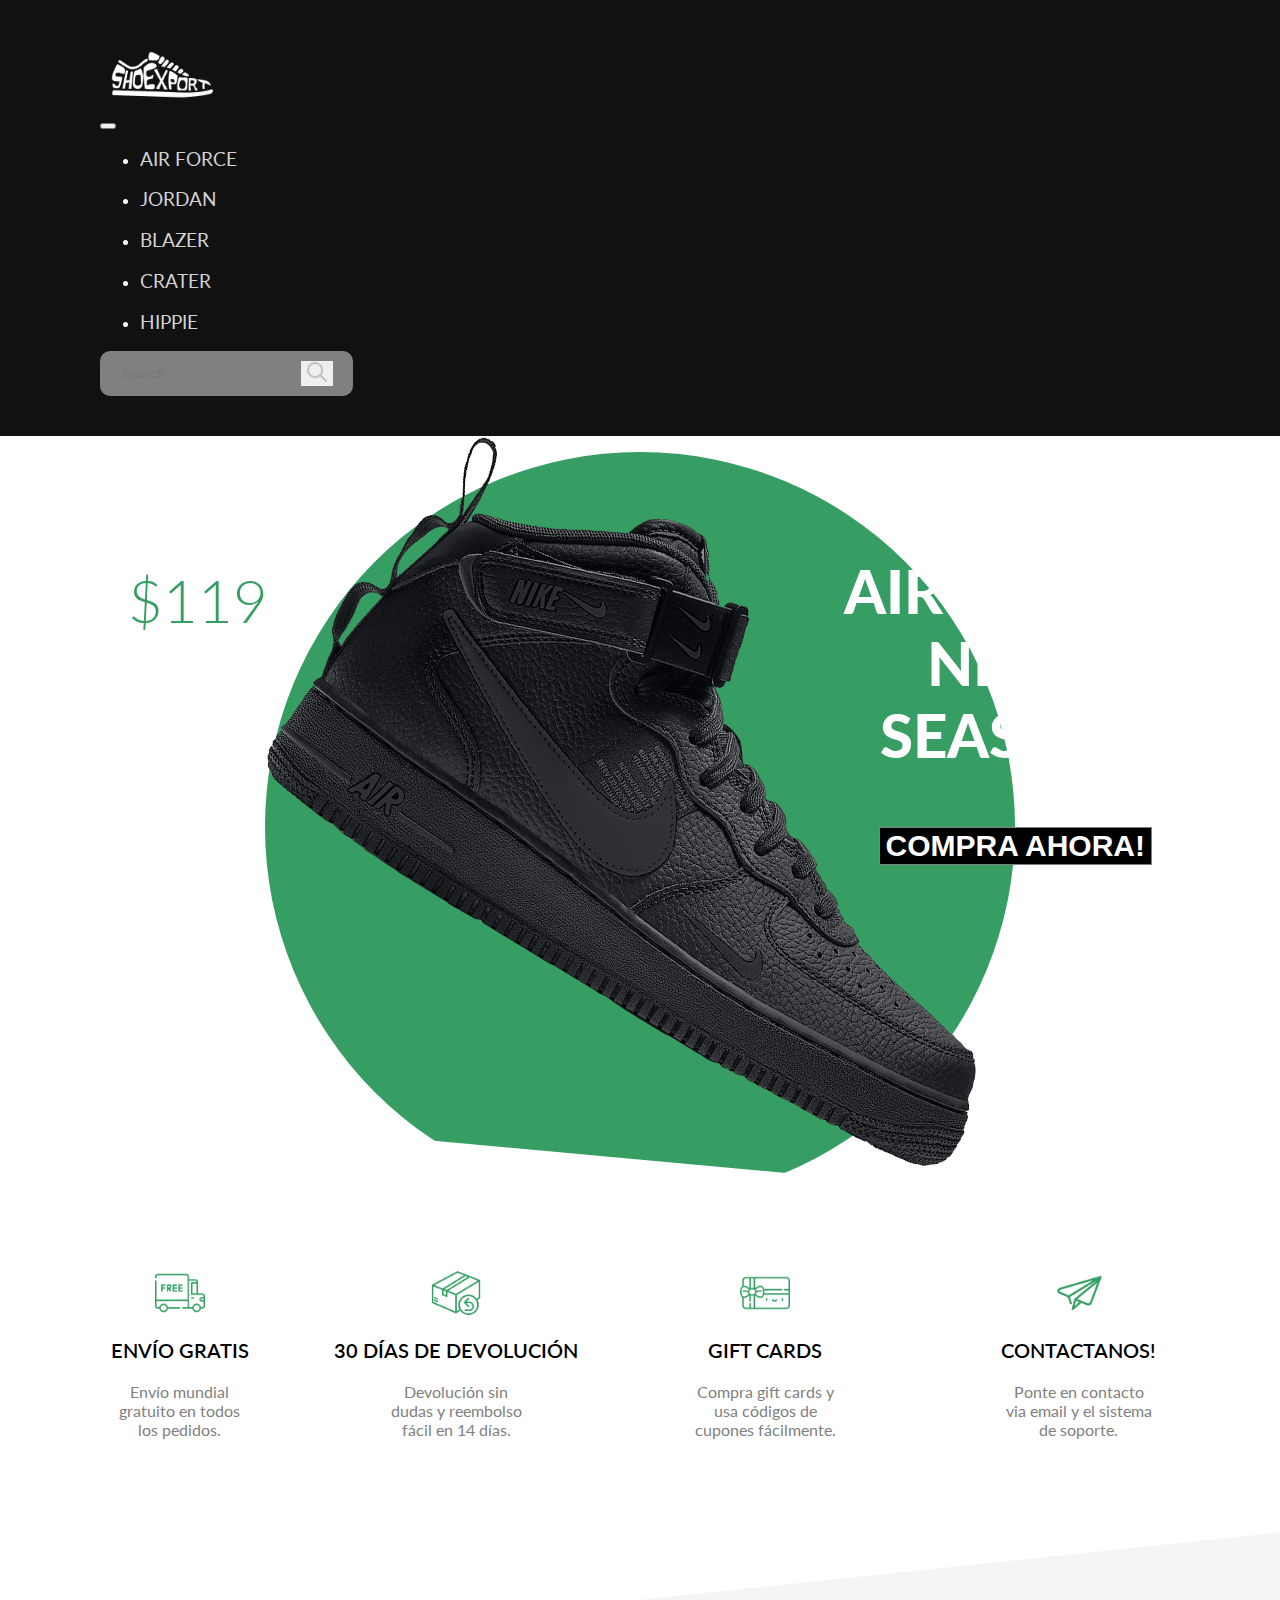
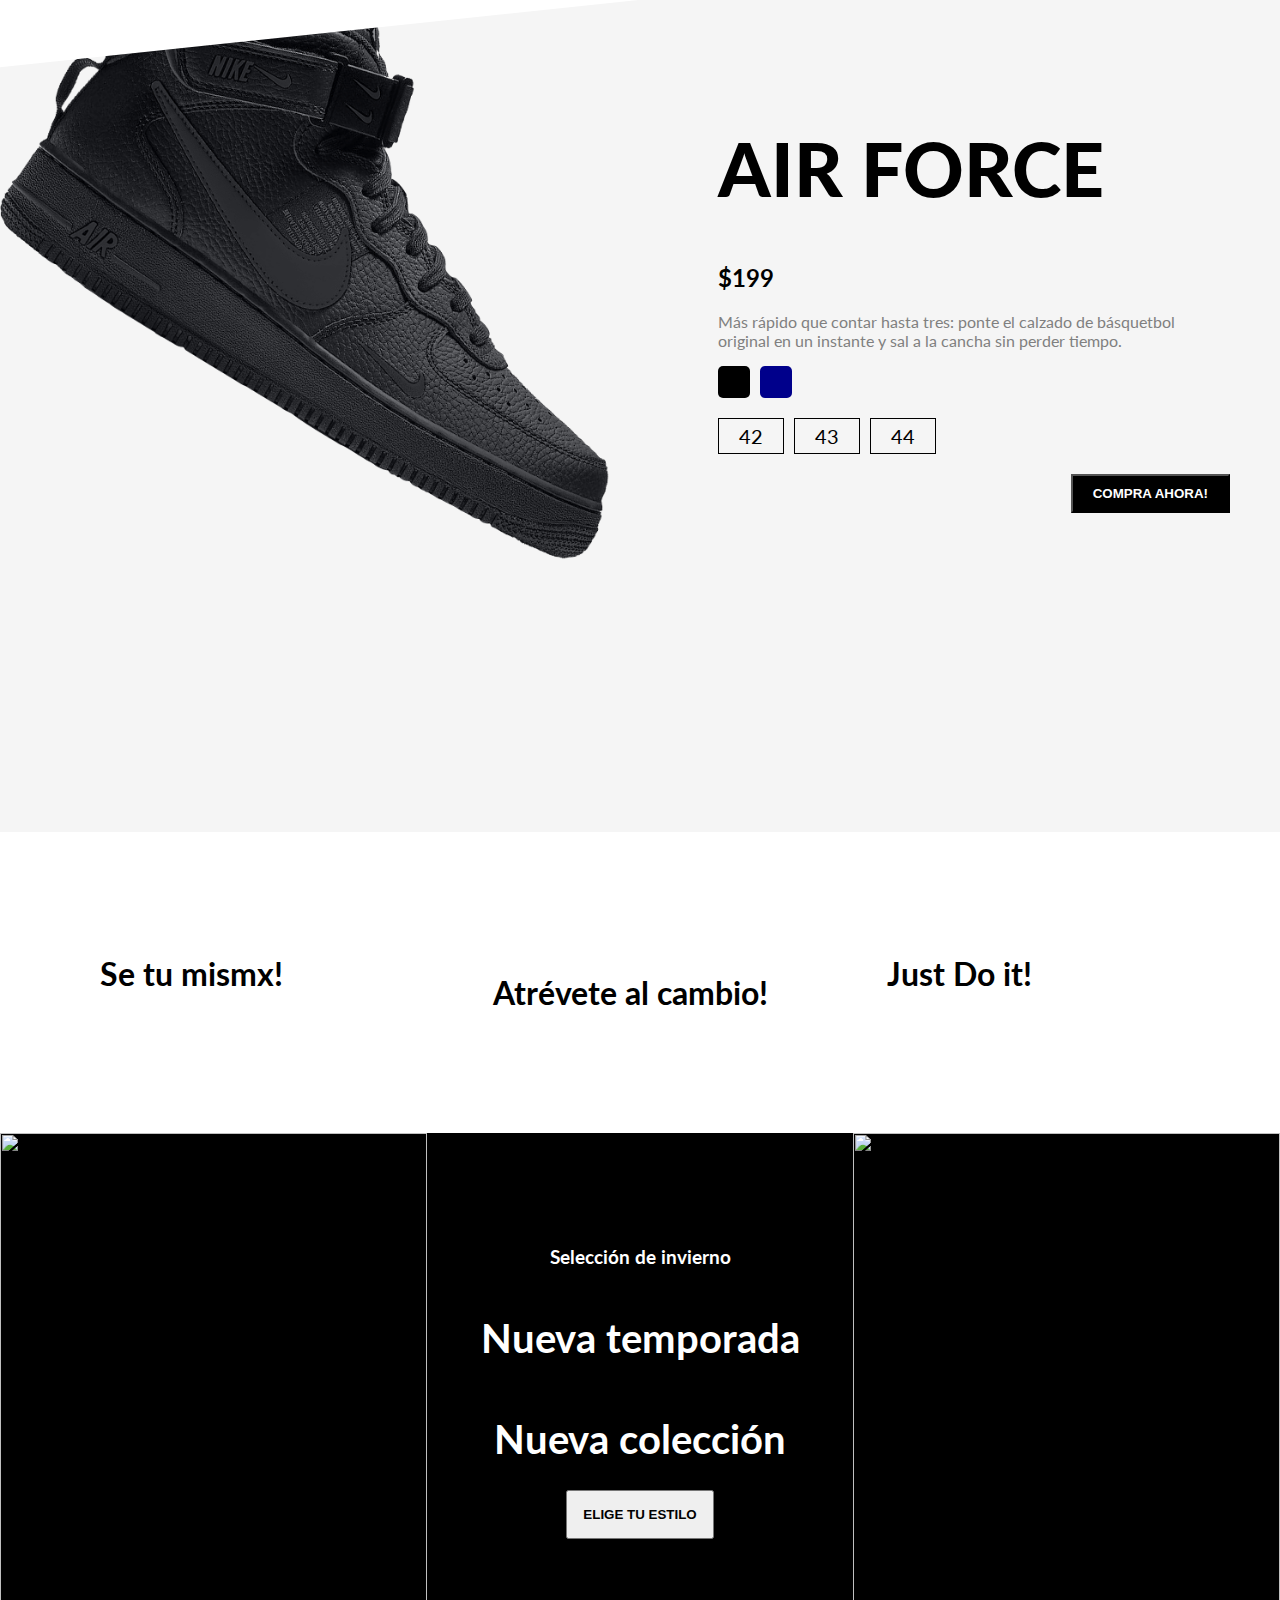
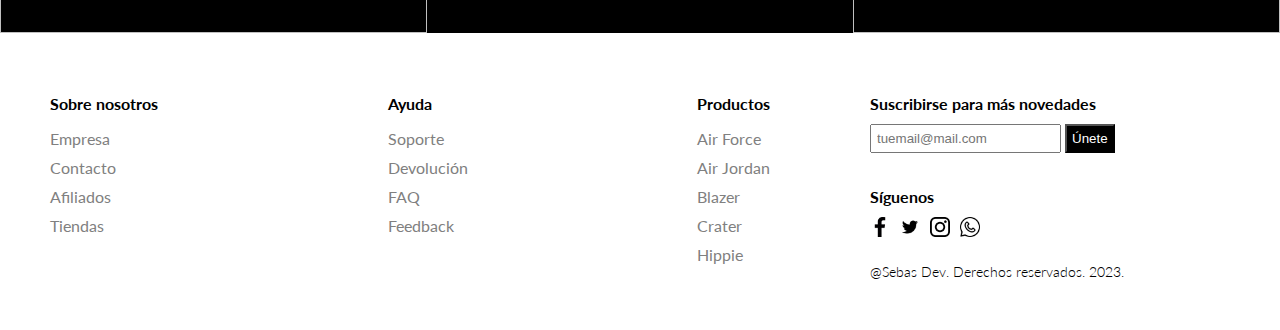
==== commit fd137141: "Update index.html" ====
--- a/index.html
+++ b/index.html
@@ -184,7 +184,7 @@
         <div class="galleryItem">
             <img src="https://images.pexels.com/photos/1040427/pexels-photo-1040427.jpeg?auto=compress&cs=tinysrgb&dpr=2&w=500"
                 alt="" class="galleryImg">
-            <h1 class="galleryTitle">Atrévete a vestir fino</h1>
+            <h1 class="galleryTitle">Atrévete al cambio!</h1>
         </div>
         <div class="galleryItem">
             <h1 class="galleryTitle">Just Do it!</h1>
@@ -266,4 +266,4 @@
     <script src="./app.js"></script>
 </body>
 
-</html>+</html>
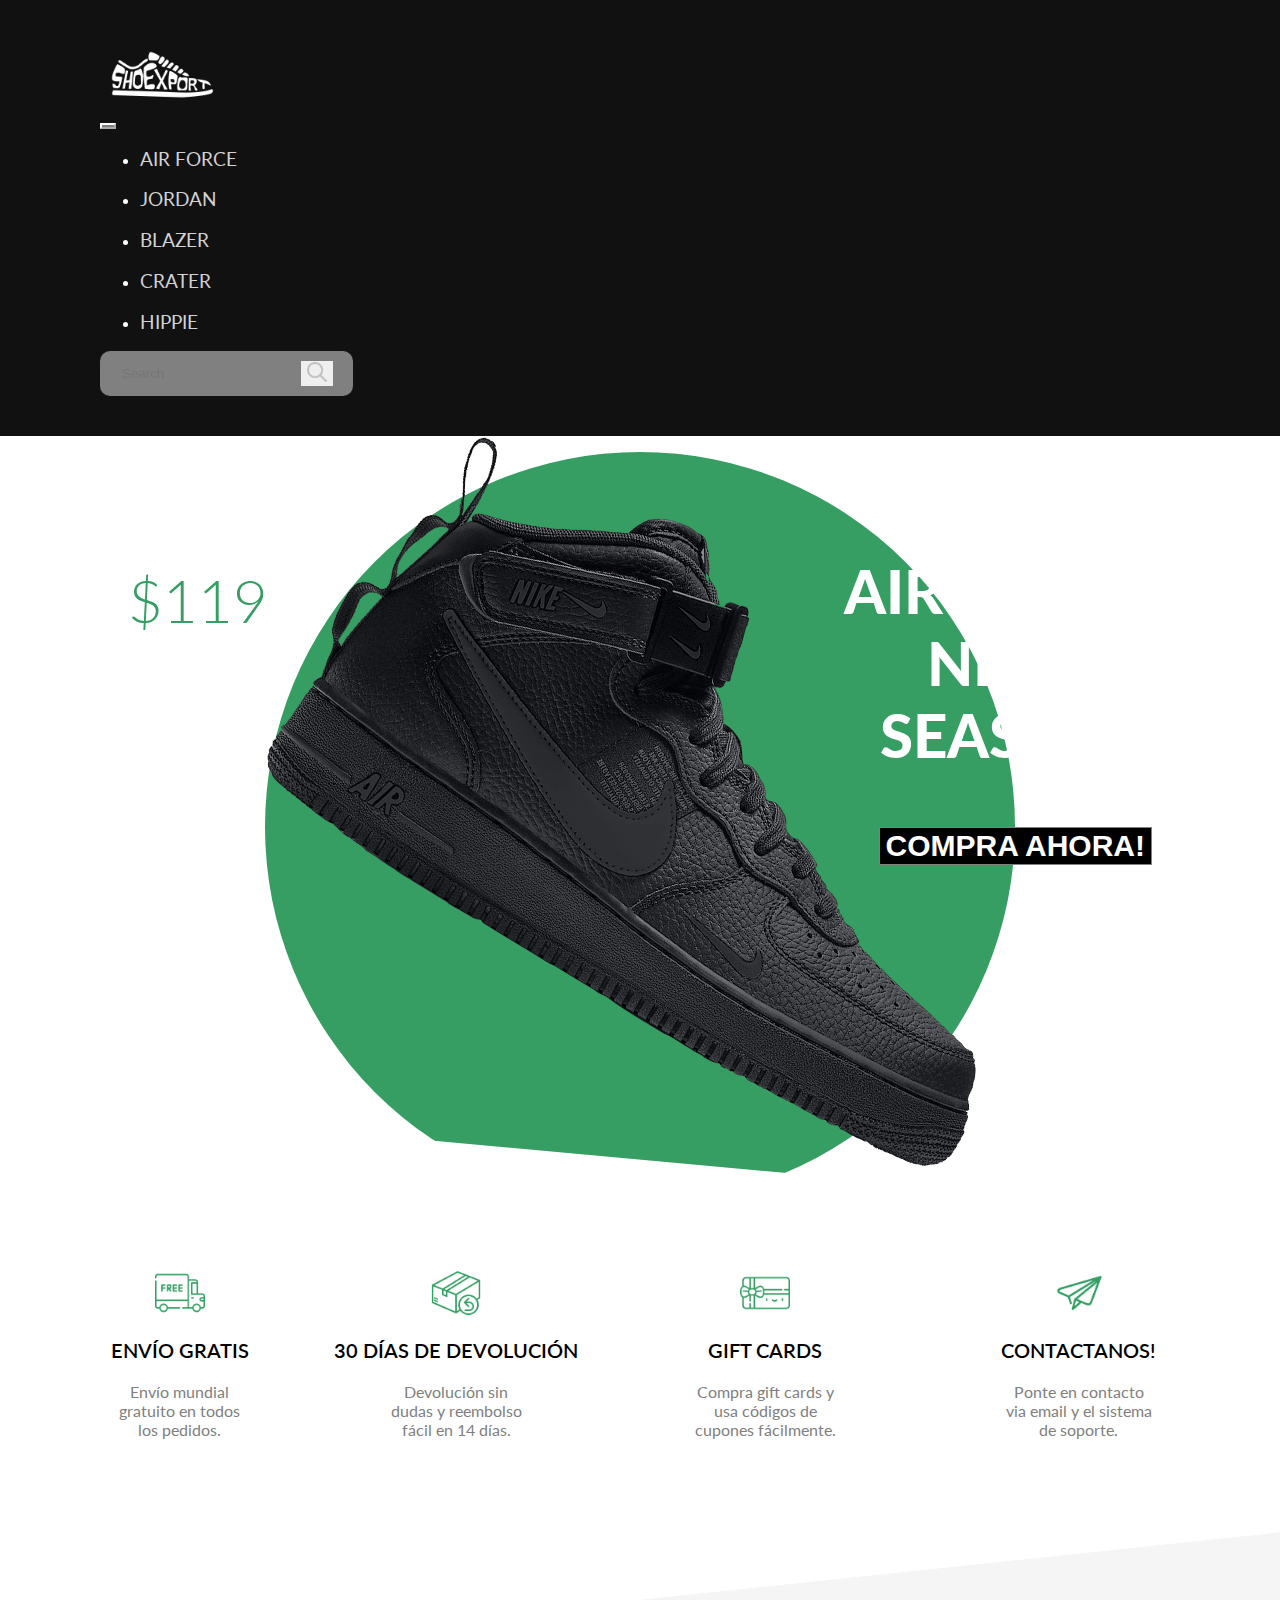
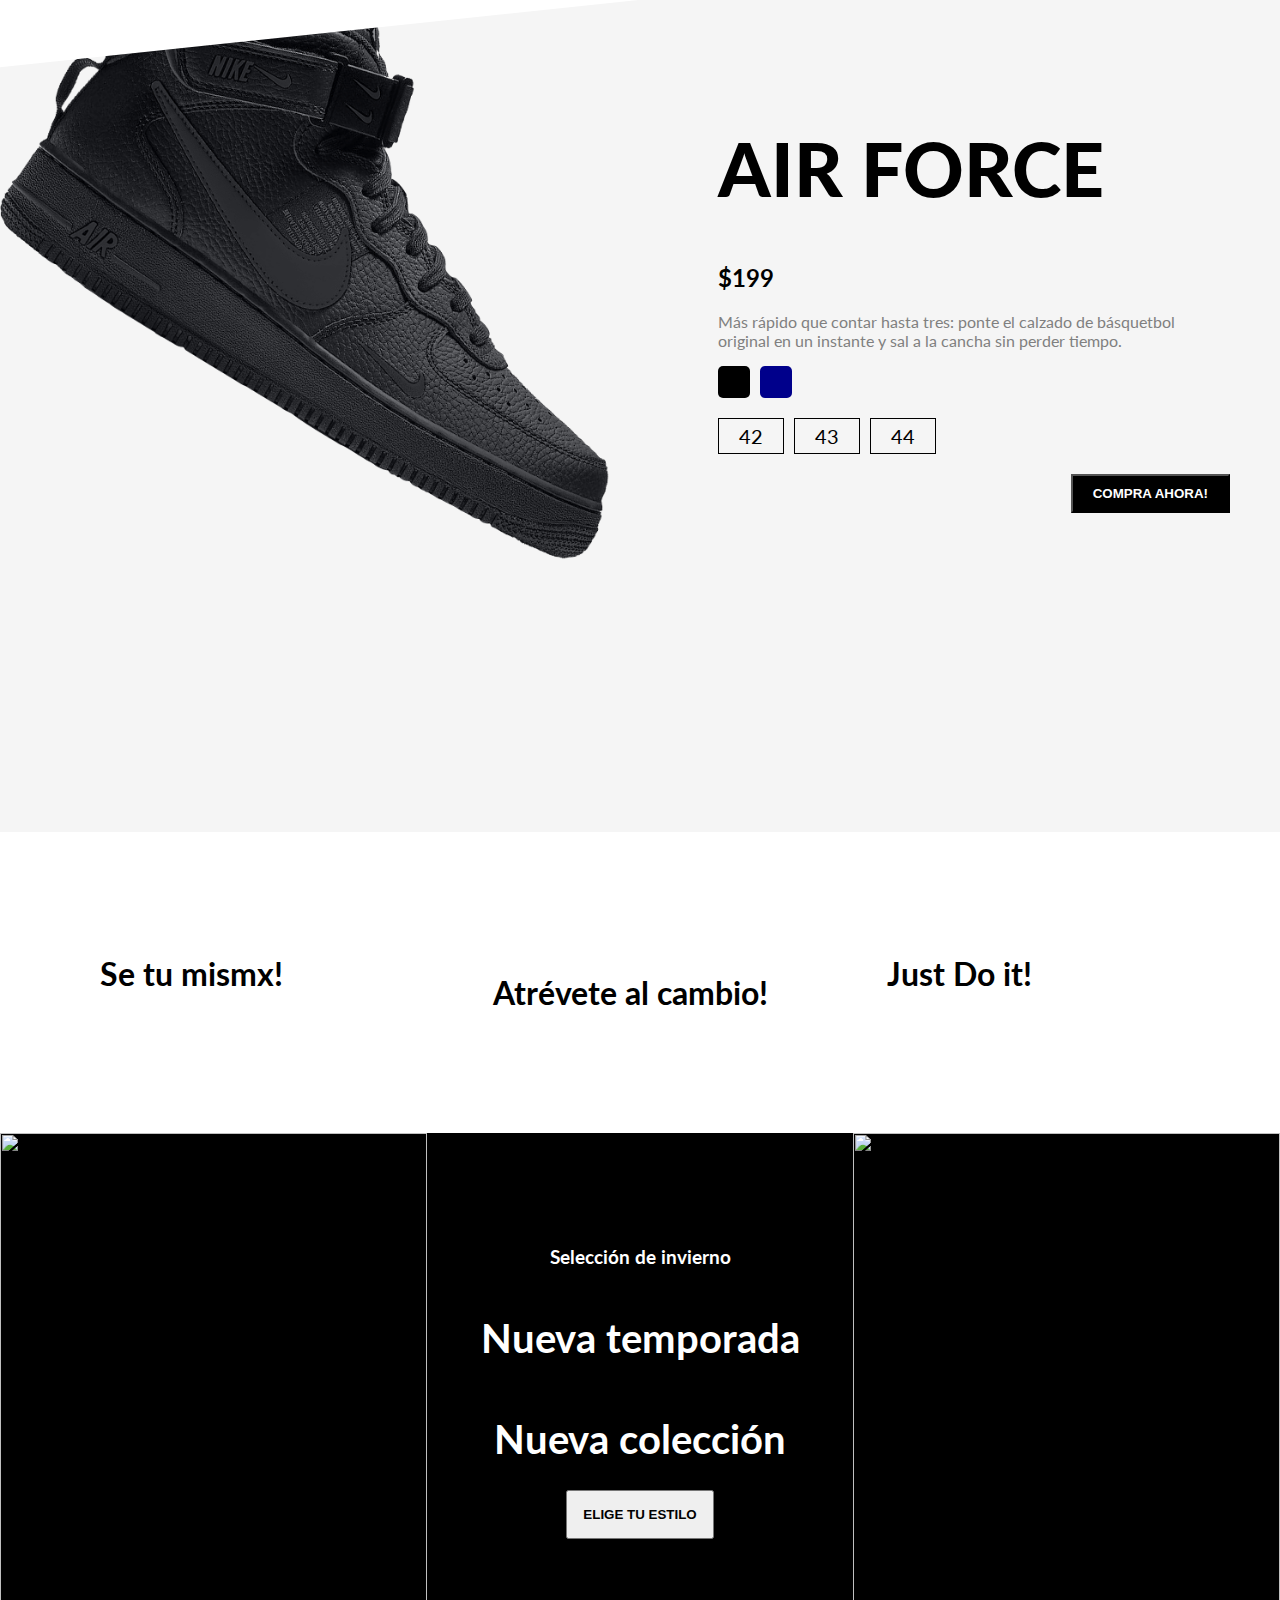
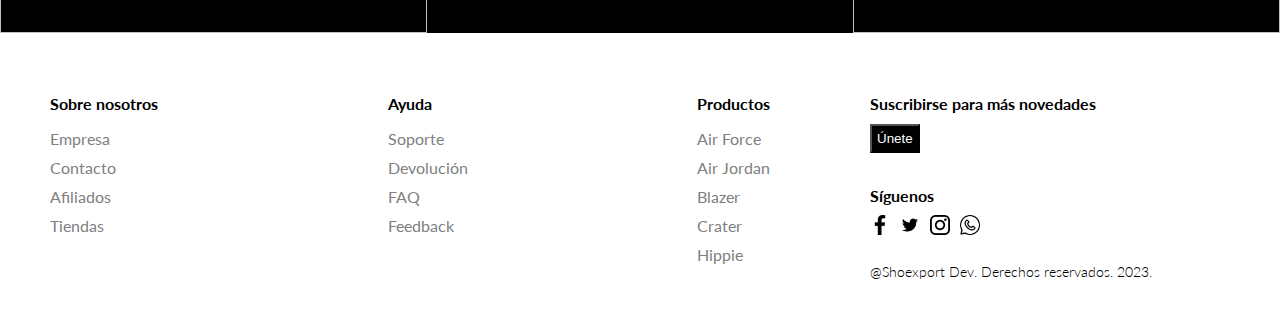
==== commit 995b317f: "finalizado" ====
--- a/index.html
+++ b/index.html
@@ -14,52 +14,55 @@
     <link rel="stylesheet" href="style.css">
     <title>Shoexport.com</title>
 </head>
-<header>
-    <nav class="navbar navbar-expand-lg bg-body-tertiary">
-        <div class="container-fluid" style="background-color: #111; color: white; padding: 20px 50px;">
-            <a class="navbar-brand" href="#">
-                <img src="./img/logo2.png" alt="logo" style="display: flex; justify-content: space-between; height: 70px;">
-            </a>
-            <button class="navbar-toggler" type="button" data-bs-toggle="collapse"
-                data-bs-target="#navbarSupportedContent" aria-controls="navbarSupportedContent" aria-expanded="false"
-                aria-label="Toggle navigation">
-                <span class="navbar-toggler-icon"></span>
-            </button>
-            <div class="collapse navbar-collapse" id="navbarSupportedContent">
-                <ul class="navbar-nav me-auto mb-2 mb-lg-0">
-                    <li class="nav-item">
-                        <h3 class="menuItem">AIR FORCE</h3>
-                    </li>
-                    <li class="nav-item">
-                        <h3 class="menuItem">JORDAN</h3>
-                    </li class="nav-item">
-                    <li>
-                        <h3 class="menuItem">BLAZER</h3>
-                    </li>
-                    <li class="nav-item">
-                        <h3 class="menuItem">CRATER</h3>
-                    </li>
-                    <li class="nav-item">
-                        <h3 class="menuItem">HIPPIE</h3>
-                    </li>
-                </ul>
-                <div style="display: flex; justify-content: space-between; width: 300px; height: 45px;">
-                    <form class="d-flex" role="search" style="display: flex; align-items: center; background-color: gray; padding: 10px 20px; border-radius: 10px;">
-                        <input class="form-control me-2" type="search" placeholder="Search" aria-label="Search" style="border: none; background-color: transparent;">
-                        <button class="btn btn-outline-success" type="submit" style="border: none;">
-                            <img src="./img/search.png" width="20" height="20" alt="" class="searchIcon">
-                        </button>
-                    </form>
-                </div>
-            </div>
-        </div>
-    </nav>
-</header>
 
 <body>
     <script src="https://cdn.jsdelivr.net/npm/bootstrap@5.3.0/dist/js/bootstrap.bundle.min.js"
         integrity="sha384-geWF76RCwLtnZ8qwWowPQNguL3RmwHVBC9FhGdlKrxdiJJigb/j/68SIy3Te4Bkz"
         crossorigin="anonymous"></script>
+    <header>
+        <nav class="navbar navbar-expand-lg bg-body-tertiary">
+            <div class="container-fluid" style="background-color: #111; color: white; padding: 20px 50px;">
+                <a class="navbar-brand" href="iniciar_sesion.html">
+                    <img src="./img/logo2.png" alt="logo"
+                        style="display: flex; justify-content: space-between; height: 70px;">
+                </a>
+                <button class="navbar-toggler" type="button" data-bs-toggle="collapse"
+                    data-bs-target="#navbarSupportedContent" aria-controls="navbarSupportedContent"
+                    aria-expanded="false" aria-label="Toggle navigation" style="border-color: white; background-color: gray;">
+                    <span class="navbar-toggler-icon"></span>
+                </button>
+                <div class="collapse navbar-collapse" id="navbarSupportedContent">
+                    <ul class="navbar-nav me-auto mb-2 mb-lg-0">
+                        <li class="nav-item">
+                            <h3 class="menuItem">AIR FORCE</h3>
+                        </li>
+                        <li class="nav-item">
+                            <h3 class="menuItem">JORDAN</h3>
+                        </li class="nav-item">
+                        <li>
+                            <h3 class="menuItem">BLAZER</h3>
+                        </li>
+                        <li class="nav-item">
+                            <h3 class="menuItem">CRATER</h3>
+                        </li>
+                        <li class="nav-item">
+                            <h3 class="menuItem">HIPPIE</h3>
+                        </li>
+                    </ul>
+                    <div style="display: flex; justify-content: space-between; width: 300px; height: 45px;">
+                        <form class="d-flex" role="search"
+                            style="display: flex; align-items: center; background-color: gray; padding: 10px 20px; border-radius: 10px;">
+                            <input class="form-control me-2" type="search" placeholder="Search" aria-label="Search"
+                                style="border: none; background-color: transparent;">
+                            <button class="btn btn-outline-success" type="submit" style="border: none;">
+                                <img src="./img/search.png" width="20" height="20" alt="" class="searchIcon">
+                            </button>
+                        </form>
+                    </div>
+                </div>
+            </div>
+        </nav>
+    </header>
     <div class="slider">
         <div class="sliderWrapper">
             <div class="sliderItem">
@@ -213,7 +216,7 @@
     <footer>
         <div class="footerLeft">
             <div class="footerMenu">
-                <h1 class="fMenuTitle">Sobre nosotros</h1>
+                <a href="quienesomos.html" style="color: black; text-decoration: none;"><h1 class="fMenuTitle">Sobre nosotros</h1></a>
                 <ul class="fList">
                     <li class="fListItem">Empresa</li>
                     <li class="fListItem">Contacto</li>
@@ -245,25 +248,30 @@
             <div class="footerRightMenu">
                 <h1 class="fMenuTitle">Suscribirse para más novedades</h1>
                 <div class="fMail">
-                    <input type="text" placeholder="tuemail@mail.com" class="fInput">
-                    <button class="fButton">Únete</button>
+                    <a href="formulario.html">
+                        <button class="fButton">Únete</button>
+                    </a>
                 </div>
             </div>
             <div class="footerRightMenu">
                 <h1 class="fMenuTitle">Síguenos</h1>
                 <div class="fIcons">
-                    <img src="./img/facebook.png" alt="" class="fIcon">
-                    <img src="./img/twitter.png" alt="" class="fIcon">
-                    <img src="./img/instagram.png" alt="" class="fIcon">
-                    <img src="./img/whatsapp.png" alt="" class="fIcon">
+                    <a href="https://www.facebook.com/profile.php?id=100095000912048" target="_blank"> <img src="./img/facebook.png" alt=""
+                            class="fIcon"></a>
+                    <a href="https://twitter.com/i/flow/login?redirect_after_login=%2Flogin" target="_blank"> <img
+                            src="./img/twitter.png" alt="" class="fIcon"></a>
+                    <a href="https://www.instagram.com/" target="_blank"><img src="./img/instagram.png" alt=""
+                            class="fIcon"></a>
+                    <a href="https://web.whatsapp.com/" target="_blank"><img src="./img/whatsapp.png" alt=""
+                            class="fIcon"></a>
                 </div>
             </div>
             <div class="footerRightMenu">
-                <span class="copyright">@Sebas Dev. Derechos reservados. 2023.</span>
+                <span class="copyright">@Shoexport Dev. Derechos reservados. 2023.</span>
             </div>
         </div>
     </footer>
     <script src="./app.js"></script>
 </body>
 
-</html>
+</html>